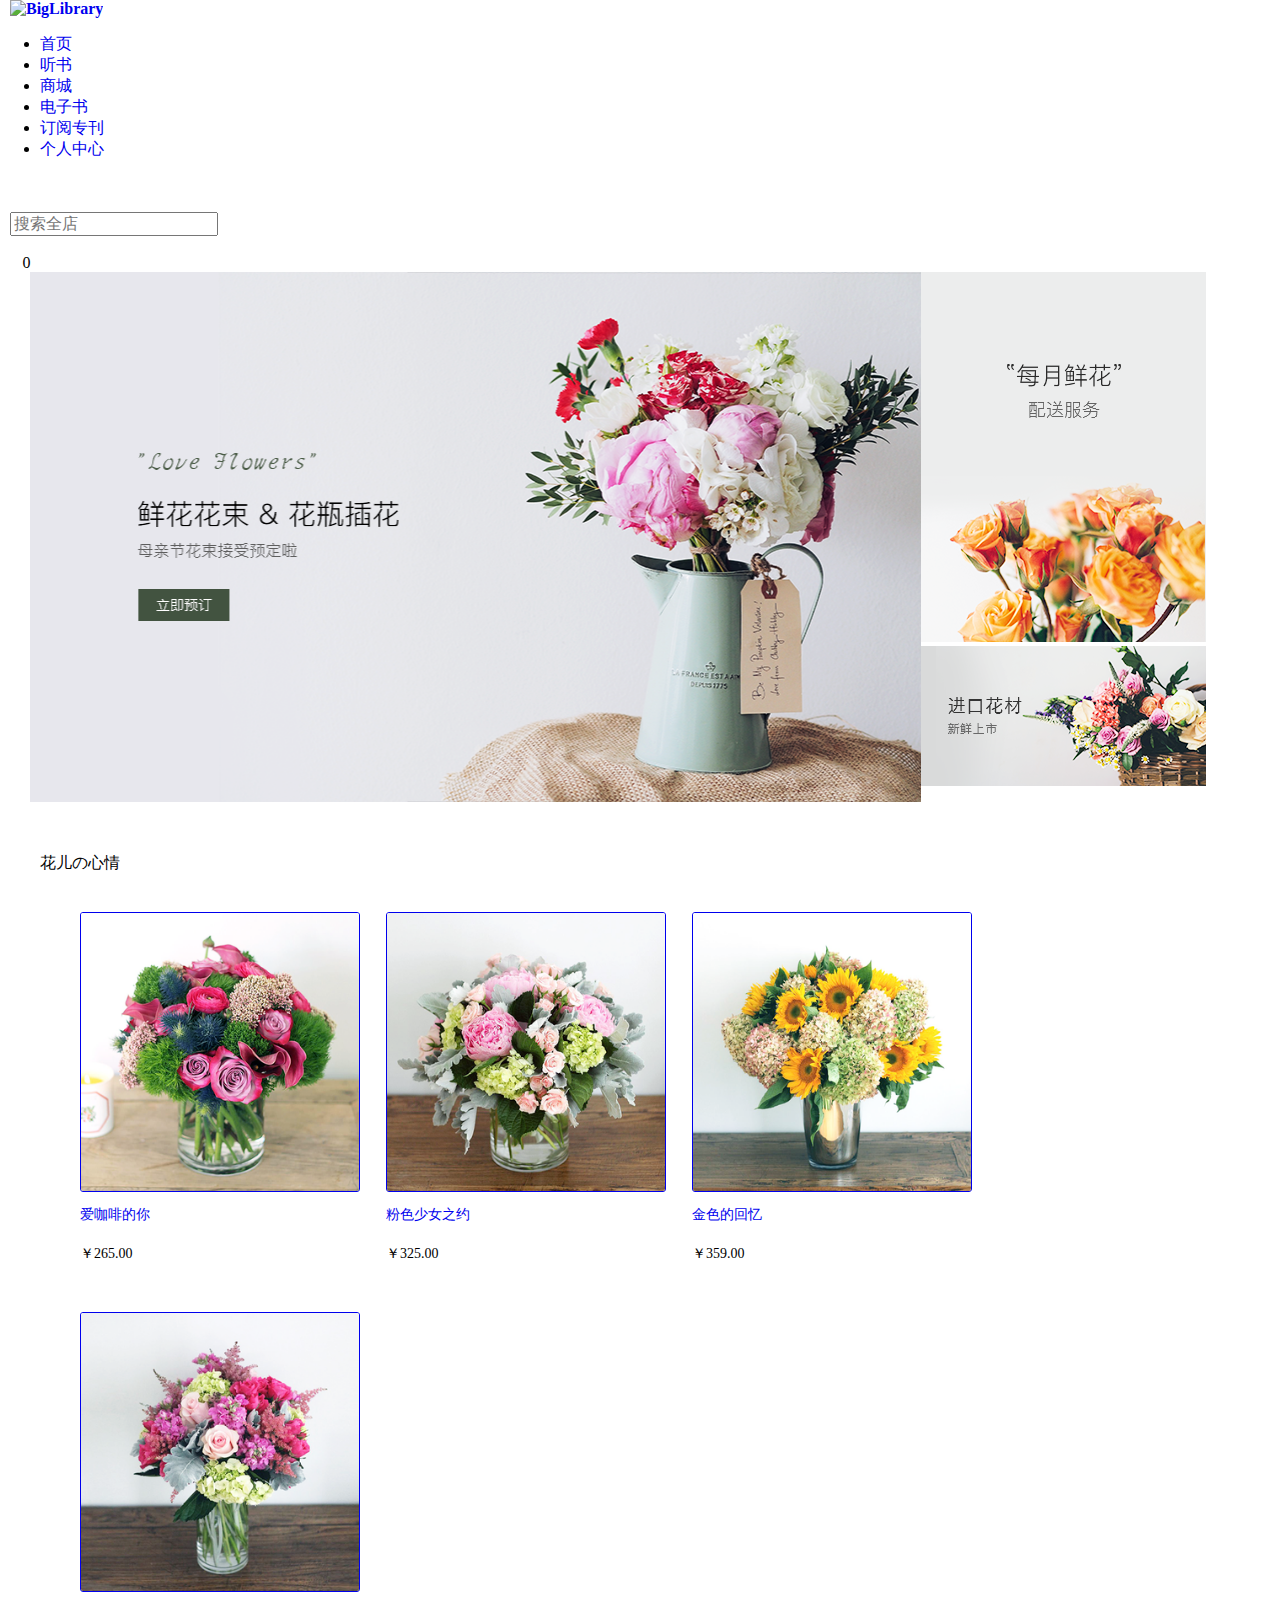
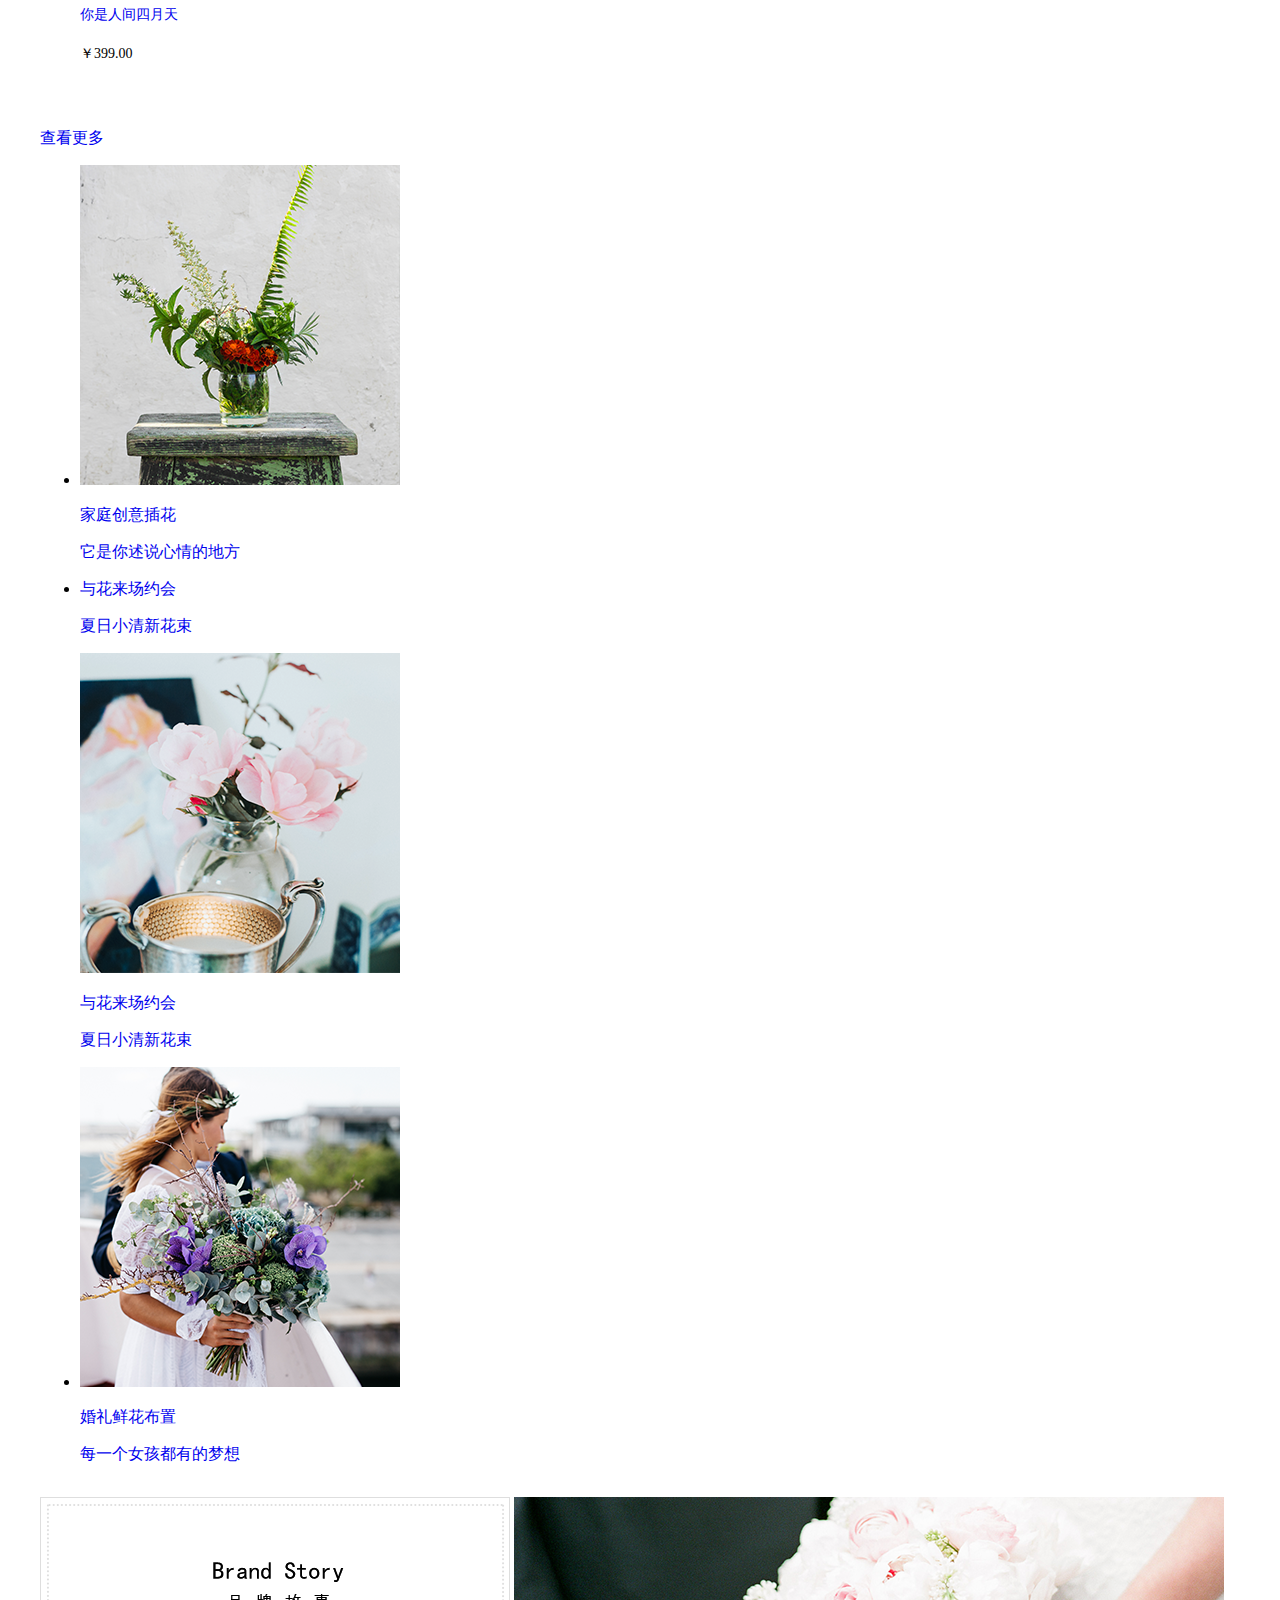
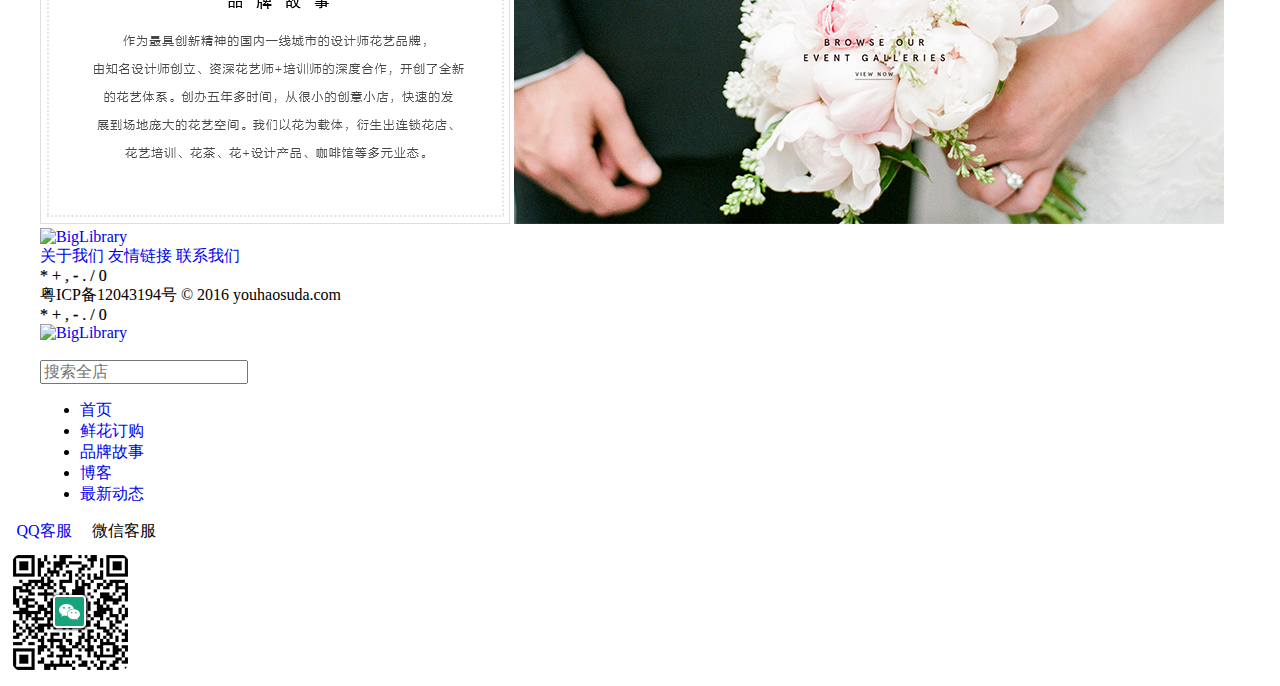
==== Project/WebRoot/html/index.html @ 3e0de44f "初步建立实体类和映射关系" ====
<!DOCTYPE html>
<!-- saved from url=(0031)http://hongyuan.theme.yurl.vip/ -->
<html class="settings-main_background"><!--<![endif]-->
<head>
    <meta http-equiv="Content-Type" content="text/html; charset=UTF-8">

    <link rel="dns-prefetch" href="http://asset.ibanquan.com/">
    <meta http-equiv="X-UA-Compatible" content="IE=edge">
    <meta name="renderer" content="webkit">
    <title>BigLibrary</title>

    <meta name="keywords" content="content="width=device-width, initial-scale=1.0">
    <meta name="description" content="content="width=device-width, initial-scale=1.0">
    <meta name="viewport"
          content="initial-scale=1.0, maximum-scale=1.0, minimum-scale=1.0, user-scalable=no, width=device-width">
    <link rel="shortcut icon" href="http://asset.ibanquan.com/image/57acb51702282e3f00000003/s.ico?v=0"
          type="image/x-icon">
    <link href="../css/base-160225.min.css" media="screen" rel="stylesheet" type="text/css">
    <link href="../css/yhsd-iconfont-151010.css" media="screen" rel="stylesheet" type="text/css">
    <link href="../css/yhsd-desktop-170719.min.css" media="screen" rel="stylesheet" type="text/css">
    <link href="../css/youpage.min.css" media="screen" rel="stylesheet" type="text/css">
    <link href="../css/iconfont.css" media="screen" rel="stylesheet" type="text/css">
    <link href="../main.css" media="screen" rel="stylesheet" type="text/css">
    <link href="../css/user.css" media="screen" rel="stylesheet" type="text/css">
    <script src="../js/tracker-0.0.2.min.js.下载"></script>
    <script src="../js/jquery-1.11.3.min.js.下载" type="text/javascript"></script>
    <script src="../js/jssdk-0.0.18.min.js.下载" type="text/javascript"></script>
    <script src="../js/lazyload.min.js.下载" type="text/javascript"></script>

    <!-- 社交分享信息 -->
    <meta property="og:title"  content="content="width=device-width, initial-scale=1.0">
    <meta property="og:description"  content="content="width=device-width, initial-scale=1.0">
    <meta property="og:image"  content="//asset.ibanquan.com/image/57acb53a02282e3f00000007/s.png?v=0">

    <!-- End 社交分享信息 -->
    <style>
        .pre-qrcode-wrap {
            cursor: pointer;
            width: 130px;
            height: 46px;
            line-height: 46px;
            position: fixed;
            left: 0;
            right: 0;
            margin: auto;
            bottom: 50px;
            border-radius: 4px;
            background: #262626;
            font-size: 14px;
            color: #fff;
            box-sizing: border-box;
            background-image: url([data-uri]);
            background-repeat: no-repeat;
            background-position: 15px 7px;
            padding-left: 44px;
        }

        .pre-qrcode {
            position: absolute;
            top: 0;
            width: 129px;
            height: 129px;
            line-height: 130px;
            background: #fff;
            text-align: center;
            box-sizing: border-box;
            padding-top: 11px;
            border: 1px solid #d8d8d8;
            border-radius: 4px;
            margin-left: -44px;
            transition: all 0.6s;
            transform: translatey(-100px);
            opacity: 0;
            pointer-events: none;
        }

        .pre-qrcode:before {
            content: '';
            display: block;
            position: absolute;
            border-top: 10px solid #fff;
            border-right: 7px solid transparent;
            border-left: 7px solid transparent;
            bottom: -10px;
            left: 57px;
            z-index: 2;
        }

        .pre-qrcode:after {
            content: '';
            display: block;
            position: absolute;
            border-top: 11px solid #d8d8d8;
            border-right: 8px solid transparent;
            border-left: 8px solid transparent;
            bottom: -11px;
            left: 56px;
            z-index: 1;
        }

        .pre-qrcode-wrap:hover .pre-qrcode, .pre-qrcode.hover {
            opacity: 1;
            transform: translatey(-150px);
        }

        @media screen and (max-width: 768px) {
            .pre-qrcode-wrap {
                display: none;
            }
        }

    </style>
    <script src="../js/jquery.qrcode.min.js.下载"></script>

    <script>
        window.productImage = '53f649ffe2931e0b91000007/noimage.png';
        window.vendorImage = '578fc93402282e4f18000003/noimage.png';
        window.iconImage = '57acb51702282e3f00000003/noimage.ico';
        window.shareImage = '57acb53a02282e3f00000007/noimage.png';
        window.assetPath = '//asset.ibanquan.com/image/';
        window.postImage = '581a3b0402282e2bcc000003/s.png';
        window.captchaPath = '//captcha.ibanquan.com';
        window.ajaxToken = '9dd5934c294149a8aaba5a3540d7f709';
    </script>
    <script>(function () {
        var yt = document.createElement('script');
        yt.src = '//asset.ibanquan.com/common/js/tracker-0.0.2.min.js?v=157';
        var s = document.getElementsByTagName('script')[0];
        s.parentNode.insertBefore(yt, s);
    })();</script>
    <style type="text/css">[responsive-image] > img, [data-responsive-image] {
        overflow: hidden;
        padding: 0;
    }

    [responsive-image] > img, [data-responsive-image] > img {
        width: 100%;
    }</style>
    <style>.lazyload_scope img {
        transition: opacity 0.618s ease;
        -moz-transform-style: preserve-3d;
        -webkit-transform-style: preserve-3d;
        transform-style: preserve-3d;
    }

    .lazyload_scope img.lazyload, .lazyload_scope img.loading {
        min-width: 20px;
        min-height: 20px;
        opacity: 0.5;
        background-repeat: no-repeat;
        background-position: center center;
        background-image: none;
        background-image: url("[data-uri]"), none;
    }</style>
    <style>#img_zoom-box, .img_zoom--inner {
        text-align: center;
        white-space: nowrap
    }

    #img_zoom {
        display: none;
        position: fixed;
        top: 0;
        left: 0;
        width: 100%;
        height: 100%;
        box-sizing: border-box;
        background-color: #7d7d7d;
        background-color: rgba(0, 0, 0, .618);
        cursor: zoom-out;
        z-index: 1000
    }

    #img_zoom.active {
        display: block;
        -moz-animation: .5s opacity_in_out forwards;
        -webkit-animation: .5s opacity_in_out forwards;
        -ms-animation: .5s opacity_in_out forwards;
        animation: .5s opacity_in_out forwards
    }

    #img_zoom-box-img, #img_zoom-box.loading #img_zoom-box-loading {
        -moz-animation: .8s opacity_in_out forwards;
        -webkit-animation: .8s opacity_in_out forwards;
        -ms-animation: .8s opacity_in_out forwards
    }

    #img_zoom-box {
        display: inline;
        vertical-align: baseline
    }

    #img_zoom-box.loading #img_zoom-box-loading {
        display: inline-block;
        animation: .8s opacity_in_out forwards
    }

    #img_zoom-box-loading, #img_zoom-box.loading #img_zoom-box-img, #img_zoom-box.loading #img_zoom-box-src {
        opacity: 0;
        display: none
    }

    #img_zoom-box-loading {
        padding: 12px 10px;
        border-radius: 5px;
        background-color: #232323;
        background-color: rgba(0, 0, 0, .618);
        vertical-align: middle
    }

    #img_zoom-box-img {
        display: inline-block;
        max-width: 100%;
        max-height: 100%;
        animation: .8s opacity_in_out forwards;
        border-radius: 4px;
        vertical-align: middle
    }

    #img_zoom-box-src {
        display: block;
        -moz-animation: .8s opacity_in_out forwards;
        -webkit-animation: .8s opacity_in_out forwards;
        -ms-animation: .8s opacity_in_out forwards;
        animation: .8s opacity_in_out forwards;
        position: absolute;
        right: 20px;
        top: 20px;
        outline: 0;
        -webkit-tap-highlight-color: transparent;
        background-color: #ddd;
        background-color: rgba(0, 0, 0, .22);
        border-radius: 4px;
        padding: 9px 11px 6px 9px;
        line-height: 1em;
        font-size: 13px;
        color: #7d7d7d;
        text-decoration: none
    }

    #img_zoom-box-src img {
        width: 24px;
        height: 24px;
        border: 0
    }

    .img_zoom--inner {
        display: inline-block;
        position: relative;
        padding: 30px 20px;
        width: 100%;
        height: 100%;
        box-sizing: border-box
    }

    .img_zoom--inner:before {
        content: "";
        display: inline-block;
        height: 50%;
        width: 1px;
        margin-right: -1px
    }

    .img_zoom_scope img {
        cursor: zoom-in
    }

    .img_zoom_scope a img {
        cursor: auto
    }

    .ie9 #img_zoom-box-img, .ie9 #img_zoom-box-src, .ie9 #img_zoom-box.loading .ie9 #img_zoom-box-loading, .ie9 #img_zoom.active {
        opacity: 1
    }

    @-moz-keyframes opacity_in_out {
        from {
            opacity: 0
        }
        to {
            opacity: 1
        }
    }

    @-webkit-keyframes opacity_in_out {
        from {
            opacity: 0
        }
        to {
            opacity: 1
        }
    }

    @-o-keyframes opacity_in_out {
        from {
            opacity: 0
        }
        to {
            opacity: 1
        }
    }

    @keyframes opacity_in_out {
        from {
            opacity: 0
        }
        to {
            opacity: 1
        }
    }</style>
    <!-- 图片轮播 -->
    <link rel="stylesheet" href="css/pageSwitch.min.css">
    <style type="text/css">


        #picture {
            width: 73%;
            height: 530px;
            overflow: hidden;
            float: left;
        }
        .sections,.section {
            height:100%;
        }
        #picture,.sections {
            position: relative;
        }
        .section {
            background-color: #000;
            background-size: cover;
            background-position: 50% 50%;
            text-align: center;
            color: white;
        }
        #section0 {
            background-image: url('../img/index_slide_1.png');
        }
        #section1 {
            background-image: url('../img/index_slide_2.png');
        }
        #section2 {
            background-image: url('../img/index_slide_3.png');
        }
        #section3 {
            background-image: url('../img/index_slide_4.png');
        }
    </style>
</head>
<body class=" ">
<!-- 社交分享图 (300x300) -->
<img class="you_share_img" src="../img/s.png" alt="BigLibrary">
<!-- End 社交分享图 -->
<div class="page settings-body_background yhsd_free_scope">
    <div class="wrapper wrapper-header settings-top_background">
        <div class="cont-nav settings-top_background clearfix">
            <div class="mod logo settings-text_color">
                <strong>
                    <a class="logo-link settings-h1_color"
                       href="http://localhost:63342/college_in_life/template/BigLibrary/html/index.html">

                        <img src="img/logo.png" alt="BigLibrary">
                    </a>
                </strong>
            </div>
            <div class="nav-inner">
                <!-- 一级菜单 -->
                <ul id="top-nav-link" class="nav-link">
                    <li>
                        <a class="txt-overflow settings-navLink_color settings-nav_border settings-navLinkHover_border"
                           id="navlink_905781"
                           href="http://localhost:63342/college_in_life/template/BigLibrary/html/index.html">首页</a>

                        <!-- 二级菜单 -->

                    </li>
                    <li>
                        <a class="txt-overflow settings-navLink_color settings-nav_border settings-navLinkHover_border"
                           id="navlink_905782" href="http://hongyuan.theme.yurl.vip/products">听书</a>

                        <!-- 二级菜单 -->

                    </li>
                    <li>
                        <a class="txt-overflow settings-navLink_color settings-nav_border settings-navLinkHover_border"
                           id="navlink_905783" href="http://hongyuan.theme.yurl.vip/pages/g000002">商城</a>

                        <!-- 二级菜单 -->

                    </li>
                    <li class="">
                        <a class="txt-overflow settings-navLink_color settings-nav_border settings-navLinkHover_border"
                           id="navlink_905784" href="http://hongyuan.theme.yurl.vip/blogs">电子书</a>

                        <!-- 二级菜单 -->

                    </li>
                    <li>
                        <a class="txt-overflow settings-navLink_color settings-nav_border settings-navLinkHover_border"
                           id="navlink_905785" href="http://hongyuan.theme.yurl.vip/posts">订阅专刊</a>

                        <!-- 二级菜单 -->

                    </li>
                    <li>
                        <a class="txt-overflow settings-navLink_color settings-nav_border settings-navLinkHover_border"
                           id="navlink_905786" href="http://hongyuan.theme.yurl.vip/posts">个人中心</a>

                        <!-- 二级菜单 -->

                    </li>
                </ul>
                <a id="nav_mobile" class="nav-link-mobile icon-comiiscaidan iconfont settings-top_color"
                   href="javascript:void(0);">
                </a>
            </div>
            <div class="mod header">
                <a id="yhsd-header-search" href="javascript:void(0);" class="header-search-ico pc-show">
                    <span class="main-ico main-ico-search iconfont icon-sousuo settings-top_color"></span>
                </a>

                <div id="yhsd-header-search-ipt" class="header-search pc-show">
                    <input class="search-ipt settings-ipt_border" type="text" placeholder="搜索全店">
                </div>
                <a id="customer-item3" class="header-link settings-top_color icon-ziyuan iconfont"
                   href="http://hongyuan.theme.yurl.vip/account/login"></a>

                <div id="yhsd_topCart_show" class="header-cart">
                    <span class="main-ico main-ico-cart icon-gouwuche iconfont"></span><span
                        class="topCart-quantity settings-top_color" id="yhsd_topCart_quantityTitle">0</span>
                </div>

                <!--            <a id="customer-item1" class="header-link settings-top_color pc-show" href="/account/login">登录</a>
                           <a id="customer-item2" class="header-link settings-top_color pc-show" href="/account/register" >注册</a> -->
                <!-- .顶部购物车 -->
                <div class="topCart settings-body_background settings-main_border" id="yhsd_topCart">
                    <ul id="yhsd_topCart_list"></ul>
                    <div class="topCart-summary">
                        <p class="topCart-total settings-text_color"><span
                                id="yhsd_topCart_quantity">0</span>件商品　总计:<span class="settings-price_color">￥<span
                                id="yhsd_topCart_totalPrice">0</span></span></p>
                        <a class="topCart-submit settings-buyBtn_color settings-buyBtn_background"
                           href="http://hongyuan.theme.yurl.vip/cart">去结算</a>
                    </div>
                </div>
            </div>

        </div>
    </div>


    <div class="wrapper wrapper-slide">
        <div class="cont clearfix" >
            <!-- 自己加的图片轮播-->
            <div id="picture">
                <div class="sections">
                    <div class="section" id="section0"></div>
                    <div class="section" id="section1"></div>
                    <div class="section" id="section2"></div>
                    <div class="section" id="section3"></div>
                </div>
            </div>

            <!-- 右部分的两张图片-->
            <div class="mod slide_pics">
                <a href="javascript:void(0);">
                    <img src="../files/wrapper_slide_1" alt=""></a>
                <a href="javascript:void(0);">
                    <img src="../files/wrapper_slide_2" alt=""></a>
            </div>
        </div>
    </div>


    <div class="wrapper wrapper-proList index-proList">
        <div class="cont">
            <div class="mod proList">
                <h4 class="prolist_title">花儿の心情</h4>

                <div class="proList-inner">

                    <ul class="proList-ul clearfix proList-count-4 lazyload_scope">


                        <li>
                            <a class="proList-img settings-proPic_border txt-overflow"
                               href="http://hongyuan.theme.yurl.vip/products/p000003" target="_blank" title="爱咖啡的你">
                                <img class=" " src="../img/s_w330h330.png"
                                     data-src="//asset.ibanquan.com/image/590af70e3f8f90450300011f/s_w330h330.png?v=1493890830"
                                     alt="爱咖啡的你" data-yhsdimgload="true">
                            </a>
                            <a class="proList-name settings-proTitle_color txt-overflow"
                               href="http://hongyuan.theme.yurl.vip/products/p000003" title="爱咖啡的你" target="_blank">爱咖啡的你</a>

                            <div class="proList-desc">

                                <span class="proList-price settings-price_color">￥265.00</span>

                            </div>
                        </li>

                        <li>
                            <a class="proList-img settings-proPic_border txt-overflow"
                               href="http://hongyuan.theme.yurl.vip/products/p000001" target="_blank" title="粉色少女之约">
                                <img class=" " src="../img/s_w330h330(1).png"
                                     data-src="//asset.ibanquan.com/image/590af5749bedc42522000117/s_w330h330.png?v=1493890420"
                                     alt="粉色少女之约" data-yhsdimgload="true">
                            </a>
                            <a class="proList-name settings-proTitle_color txt-overflow"
                               href="http://hongyuan.theme.yurl.vip/products/p000001" title="粉色少女之约" target="_blank">粉色少女之约</a>

                            <div class="proList-desc">

                                <span class="proList-price settings-price_color">￥325.00</span>

                            </div>
                        </li>


                        <li>
                            <a class="proList-img settings-proPic_border txt-overflow"
                               href="http://hongyuan.theme.yurl.vip/products/p000004" target="_blank" title="金色的回忆">
                                <img class=" " src="../img/s_w330h330(2).png"
                                     data-src="//asset.ibanquan.com/image/590af7fab1b9572553000154/s_w330h330.png?v=1493891066"
                                     alt="金色的回忆" data-yhsdimgload="true">
                            </a>
                            <a class="proList-name settings-proTitle_color txt-overflow"
                               href="http://hongyuan.theme.yurl.vip/products/p000004" title="金色的回忆" target="_blank">金色的回忆</a>

                            <div class="proList-desc">

                                <span class="proList-price settings-price_color">￥359.00</span>

                            </div>
                        </li>


                        <li>
                            <a class="proList-img settings-proPic_border txt-overflow"
                               href="http://hongyuan.theme.yurl.vip/products/p000002" target="_blank" title="你是人间四月天">
                                <img class=" " src="../img/s_w330h330(3).png"
                                     data-src="//asset.ibanquan.com/image/590af6ca3f8f904503000118/s_w330h330.png?v=1493890763"
                                     alt="你是人间四月天" data-yhsdimgload="true">
                            </a>
                            <a class="proList-name settings-proTitle_color txt-overflow"
                               href="http://hongyuan.theme.yurl.vip/products/p000002" title="你是人间四月天" target="_blank">你是人间四月天</a>

                            <div class="proList-desc">

                                <span class="proList-price settings-price_color">￥399.00</span>

                            </div>
                        </li>

                    </ul>
                    <a class="mobi-show mobi-products-more" href="http://hongyuan.theme.yurl.vip/products">查看更多</a>

                </div>
            </div>
        </div>
    </div>


    <div class="wrapper wrapper_third">
        <div class="cont">
            <div class="mod">
                <ul class="clearfix">
                    <li><a href="javascript:void(0);">
                        <div class="wrapper_third_img">
                            <img src="../files/wrapper_third_1" alt="">
                        </div>
                        <div>
                            <p class="third_title">家庭创意插花</p>

                            <p class="third_subtitle">它是你述说心情的地方</p>
                        </div>
                    </a></li>
                    <li><a href="javascript:void(0);">
                        <div class="pc-show1">
                            <p class="third_title third_title_m">与花来场约会</p>

                            <p class="third_subtitle third_subtitle_m">夏日小清新花束</p>
                        </div>
                        <div class="wrapper_third_img">
                            <img src="../files/wrapper_third_2" alt="">
                        </div>
                        <div class="mobi-show">
                            <p class="third_title third_title_m">与花来场约会</p>

                            <p class="third_subtitle third_subtitle_m">夏日小清新花束</p>
                        </div>
                    </a></li>
                    <li><a href="javascript:void(0);">
                        <div class="wrapper_third_img">
                            <img src="../files/wrapper_third_3" alt="">
                        </div>
                        <div>
                            <p class="third_title">婚礼鲜花布置</p>

                            <p class="third_subtitle">每一个女孩都有的梦想</p>
                        </div>
                    </a></li>
                </ul>
            </div>
        </div>
    </div>

    <div class="wrapper wrapper_fourth">
        <div class="cont">
            <div class="mod clearfix">
                <a href="javascript:void(0);">
                    <img src="../files/wrapper_fourth_1" alt="" class="wrapper_fourth_img_1"></a>
                <a href="javascript:void(0);">
                    <img src="../files/wrapper_fourth_2" alt="" class="wrapper_fourth_img_2"></a>
            </div>
        </div>
    </div>


    <script src="../js/jquery.slides.min.js.下载" type="text/javascript"></script>
    <script>
        $(function () {

            $('#slides_prev').hide();
            $('#slides_next').hide();
            $("#slides").slidesjs({
                width: "900",
                height: "530",
                play: {
                    active: true,
// [boolean] Generate the play and stop buttons.
// You cannot use your own buttons. Sorry.
                    effect: "slide",
// [string] Can be either "slide" or "fade".
                    interval: 5000,
// [number] Time spent on each slide in milliseconds.
                    auto: true,
// [boolean] Start playing the slideshow on load.
                    swap: false,
// [boolean] show/hide stop and play buttons
                    pauseOnHover: true,
// [boolean] pause a playing slideshow on hover
                    restartDelay: 2500
// [number] restart delay on inactive slideshow
                },
                navigation: {
                    active: false,
                    effect: "slide"
                },
                pagination: {
                    active: true
                }
            });

        });
    </script>
    <div id="tracecode"></div>

    <div class="wrapper wrapper-footer settings-main_background">
        <div class="cont settings-main_background">
            <div class="mod footer">
                <div class="footer-logo">
                    <a class="logo-link settings-h1_color" href="http://hongyuan.theme.yurl.vip/">

                        <img src="../logo" alt="BigLibrary">

                    </a>
                </div>
                <div class="footer-nav">

                    <a class="footer-link settings-footerLink_color" href="http://hongyuan.theme.yurl.vip/">关于我们</a>

                    <a class="footer-link settings-footerLink_color" href="http://hongyuan.theme.yurl.vip/">友情链接</a>

                    <a class="footer-link settings-footerLink_color" href="http://hongyuan.theme.yurl.vip/">联系我们</a>

                </div>
                <div class="footer-payment settings-footer_payment_icon_color pc-show">

                    <i class="footer-payment-icon yhsd-iconfont yhsd-iconfont-wechat_pay" title="微信支付"></i>


                    <i class="footer-payment-icon yhsd-iconfont yhsd-iconfont-alipay" title="支付宝"></i>


                    <i class="footer-payment-icon yhsd-iconfont yhsd-iconfont-baifubao" title="百度钱包"></i>


                    <i class="footer-payment-icon yhsd-iconfont yhsd-iconfont-tenpay" title="财付通"></i>


                    <i class="footer-payment-icon yhsd-iconfont yhsd-iconfont-99bill" title="快钱"></i>


                    <i class="footer-payment-icon yhsd-iconfont yhsd-iconfont-offline_pay" title="货到付款"></i>


                    <i class="footer-payment-icon yhsd-iconfont yhsd-iconfont-card_pay" title="银行卡"></i>

                </div>

                <div class="footer-copyright settings-footer_color">
                    粤ICP备12043194号 © 2016 youhaosuda.com
                </div>
                <div class="footer-payment settings-footer_payment_icon_color mobi-show">

                    <i class="footer-payment-icon yhsd-iconfont yhsd-iconfont-wechat_pay" title="微信支付"></i>


                    <i class="footer-payment-icon yhsd-iconfont yhsd-iconfont-alipay" title="支付宝"></i>


                    <i class="footer-payment-icon yhsd-iconfont yhsd-iconfont-baifubao" title="百度钱包"></i>


                    <i class="footer-payment-icon yhsd-iconfont yhsd-iconfont-tenpay" title="财付通"></i>


                    <i class="footer-payment-icon yhsd-iconfont yhsd-iconfont-99bill" title="快钱"></i>


                    <i class="footer-payment-icon yhsd-iconfont yhsd-iconfont-offline_pay" title="货到付款"></i>


                    <i class="footer-payment-icon yhsd-iconfont yhsd-iconfont-card_pay" title="银行卡"></i>

                </div>
            </div>
        </div>
    </div>


    <div class="wrapper wrapper-mobile_nav" id="mobile_menu">
        <div class="cont">
            <div class="mod mobile_nav">

                <!-- -->
                <div class="mobile_nav_menu settings-nav_background">
                    <div class="mobile_nav_top">
                        <a class="logo-link mobile_nav_logo settings-h1_color" href="http://hongyuan.theme.yurl.vip/">

                            <img src="../logo" alt="BigLibrary">

                        </a>
                        <span class="mobile_nav_close iconfont icon-guanbi"></span>
                    </div>
                    <div class="mobile_nav_middle">
                        <a id="yhsd-header-search1" href="javascript:void(0);" class="header-search-ico">
                            <span class="main-ico main-ico-search iconfont icon-sousuo settings-top_color"></span>
                            <span class="settings-top_color" style="margin-left:5px;"></span>
                        </a>

                        <div id="yhsd-header-search-ipt1" class="header-search">
                            <input class="search-ipt settings-ipt_border" type="text" placeholder="搜索全店">
                        </div>
                    </div>
                    <!-- 一级菜单 -->
                    <ul class="nav-link clearfix">

                        <li>
                            <a class="txt-overflow settings-navLink_color" href="http://hongyuan.theme.yurl.vip/">首页</a>
                            <!-- 二级菜单 -->

                        </li>

                        <li>
                            <a class="txt-overflow settings-navLink_color"
                               href="http://hongyuan.theme.yurl.vip/products">鲜花订购</a>
                            <!-- 二级菜单 -->

                        </li>

                        <li>
                            <a class="txt-overflow settings-navLink_color"
                               href="http://hongyuan.theme.yurl.vip/pages/g000002">品牌故事</a>
                            <!-- 二级菜单 -->

                        </li>

                        <li>
                            <a class="txt-overflow settings-navLink_color" href="http://hongyuan.theme.yurl.vip/blogs">博客</a>
                            <!-- 二级菜单 -->

                        </li>

                        <li>
                            <a class="txt-overflow settings-navLink_color" href="http://hongyuan.theme.yurl.vip/posts">最新动态</a>
                            <!-- 二级菜单 -->

                        </li>

                    </ul>
                </div>
                <div class="mobile_nav_bg" id="mobile_bg"></div>
                <!-- -->
            </div>
        </div>
    </div>

    <div class="wrapper wrapper-popup" id="yhsd-popup-wrap">
        <div class="cont">
            <div class="mod popup settings-body_background" id="yhsd-popup">
                <div class="popup-cont" id="yhsd-popup-cont"></div>
                <div class="popup-btn" id="yhsd-popup-btn"></div>
                <a class="popup-close" id="yhsd-popupClose" href="javascript:void(0)"><span
                        class="aIco aIco-close"></span></a>
            </div>
            <div class="mask"></div>
        </div>
    </div>


</div>

<div id="go_top" class="clearfix go_top go_top-style-1">

    <a class="go_top-service" href="http://wpa.qq.com/msgrd?v=3&amp;uin=&amp;site=qq&amp;menu=yes" title="联系客服"
       target="_blank">
        <i class="iconfont icon-qq"></i>
        <span>QQ客服</span>
    </a>


    <a class=" go_top-service go_top-service-weixin" title="微信客服">
        <i class="iconfont icon-weixin"></i>
        <span>微信客服</span>
    </a>

    <a id="go_top-go" class="go_top-btn go_top-go iconfont icon-huidaodingbu" href="javascript:void(0);"
       style="display: none;"></a>
</div>
<div class="weixin_sercice">
    <img src="../files/weixin_sercice" alt="微信客服二维码">

</div>

<script>
    (function () {

        // 滚动监听
        var _elem = $(document);    // 滚动条所在元素
        var elem = _elem[0]
        var _eTop = $('#go_top-go');   // Top 元素
        var _bodyOrHtml = $('html, body');
        var _weixinSercice = $('.weixin_sercice');

        // 兼容性
        if (navigator.userAgent.indexOf('Trident') > -1 || navigator.userAgent.indexOf('Firefox') > -1) {
            _elem = $(window)
            elem = _elem[0]
            _bodyOrHtml = $('html')
        }

        // 显示处理
        var eventFn = function (e) {
            if (_elem.scrollTop() >= 1) {
                _eTop.fadeIn();
            } else {
                _eTop.fadeOut();
            }
        };
        // 微信二维码悬浮
        $('.go_top-service-weixin').hover(function () {
            _weixinSercice.addClass('weixin_sercice_hover');
        }, function () {
            _weixinSercice.removeClass('weixin_sercice_hover');
        });
        // 显示处理
        var eventFn = function (e) {
            if (_elem.scrollTop() >= 1) {
                _weixinSercice.addClass('weixin_sercice_position');
                _eTop.fadeIn();
            }
            else {
                _weixinSercice.removeClass('weixin_sercice_position');
                _eTop.fadeOut();
            }
            ;
        };


        // 绑定滚动事件
        _elem.scroll(eventFn);

        // 判断页面
        var isIndex = false;
        if ($('.index').size() > 0) {
            isIndex = true;
        }
        ;
        var isMobile = $('body').hasClass('is_mobile')

        // Top 按钮 绑定
        $('#go_top-go').click(function (e) {

            e.preventDefault();
            if (isIndex && !isMobile) {
                wheel.set(1);
            } else {
                _bodyOrHtml.animate({scrollTop: 0}, 618);
            }
        });
    })();
</script>


<script src="../js/yhsd-desktop-170719.min.js.下载" type="text/javascript"></script>
<script src="../js/youpage.min.js.下载" type="text/javascript"></script>
<script src="../js/main.js.下载" type="text/javascript"></script>
<script src="../js/user.js.下载" type="text/javascript"></script>
<script src="../js/img_zoom.min.js.下载" type="text/javascript"></script>


<!--图片轮播部分代码-->
<script src="../js/jquery-1.11.0.min.js" type="text/javascript"></script>
<script src="../js/pageSwitch.min.js"></script>
<script>
    $("#picture").PageSwitch({
        direction:'horizontal',
        easing:'ease-in',
        duration:1000,
        autoPlay:true,
        loop:'false'
    });
</script>
</body>
</html>
---- Project/WebRoot/css/yhsd-iconfont-151010.css ----
@font-face {font-family: "yhsd-iconfont";
  src: url('../font/151010/yhsd-iconfont.eot'); /* IE9*/
  src: url('../font/151010/yhsd-iconfont.eot?#iefix') format('embedded-opentype'), /* IE6-IE8 */
  url('../font/151010/yhsd-iconfont.woff') format('woff'), /* chrome、firefox */
  url('../font/151010/yhsd-iconfont.ttf') format('truetype'), /* chrome、firefox、opera、Safari, Android, iOS 4.2+*/
  url('../font/151010/yhsd-iconfont.svg#yhsd-iconfont') format('svg'); /* iOS 4.1- */
}

.yhsd-iconfont {
  font-family:"yhsd-iconfont" !important;
  font-size:16px;
  font-style:normal;
  -webkit-font-smoothing: antialiased;
  -webkit-text-stroke-width: 0.2px;
  -moz-osx-font-smoothing: grayscale;
}
.yhsd-iconfont-wechat_pay:before { content: "\2a"; }
.yhsd-iconfont-alipay:before { content: "\2b"; }
.yhsd-iconfont-baifubao:before { content: "\2c"; }
.yhsd-iconfont-tenpay:before { content: "\2d"; }
.yhsd-iconfont-99bill:before { content: "\2e"; }
.yhsd-iconfont-offline_pay:before { content: "\2f"; }
.yhsd-iconfont-card_pay:before { content: "\30"; }
---- Project/WebRoot/css/youpage.min.css ----
.youpage-block-cont .youpage-layout,.youpage-cont .youpage-layout{box-sizing:border-box}.youpage-block-cont .youpage-layout_2:after,.youpage-cont .youpage-layout_2:after{content:'\20';display:table;width:0;height:0;line-height:0;clear:both;overflow:hidden}.youpage-block-cont .youpage-layout_2>.youpage-layout_1,.youpage-cont .youpage-layout_2>.youpage-layout_1{width:50%;display:block;box-sizing:border-box;overflow:hidden;float:left}.youpage-block-cont .youpage-layout_2[max-width~="768px"]>.youpage-layout_1,.youpage-cont .youpage-layout_2[max-width~="768px"]>.youpage-layout_1{width:auto;float:none}@media screen and (max-width:768px){.youpage-block-cont .youpage-layout_2>.youpage-layout_1,.youpage-cont .youpage-layout_2>.youpage-layout_1{width:auto;float:none}}
---- Project/WebRoot/css/iconfont.css ----
@font-face {font-family: "iconfont";
  src: url('//asset.ibanquan.com/middle/35671/c/403/59102bb00689871fa500097b/iconfont.eot?v=1503469444_1494231984'); /* IE9*/
  src: url('//asset.ibanquan.com/middle/35671/c/403/59102bb00689871fa500097b/iconfont.eot?v=1503469444_1494231984#iefix') format('embedded-opentype'), /* IE6-IE8 */
  url('//asset.ibanquan.com/middle/35671/c/403/59102bb10689871fa5000987/iconfont.woff?v=1503469444_1494231985') format('woff'), /* chrome, firefox */
  url('//asset.ibanquan.com/middle/35671/c/403/59102bb10689871fa5000984/iconfont.ttf?v=1503469444_1494231985') format('truetype'), /* chrome, firefox, opera, Safari, Android, iOS 4.2+*/
  url('//asset.ibanquan.com/middle/35671/c/403/59102bb00689871fa5000981/iconfont.svg?v=1503469444_1494231984#iconfont') format('svg'); /* iOS 4.1- */
}

.iconfont {
  font-family:"iconfont" !important;
  font-size:16px;
  font-style:normal;
  -webkit-font-smoothing: antialiased;
  -moz-osx-font-smoothing: grayscale;
}

.icon-sousuo:before { content: "\e686"; }

.icon-yingsaitong:before { content: "\e600"; }

.icon-gouwuche:before { content: "\e63d"; }

.icon-guanbi:before { content: "\e651"; }

.icon-comiiscaidan:before { content: "\e603"; }

.icon-duigou:before { content: "\e62a"; }

.icon-qq:before { content: "\e66f"; font-family:"iconfont" !important;}

.icon-weixin:before { content: "\e674"; font-family:"iconfont" !important;}

.icon-ziyuan:before { content: "\e601"; }

.icon-huidaodingbu:before { content: "\e658"; }

.icon-menu-up:before { content: "\e63e"; }

.icon-jiantou:before { content: "\e62e"; }
---- Project/WebRoot/css/user.css ----
/* 用户自定义 CSS */
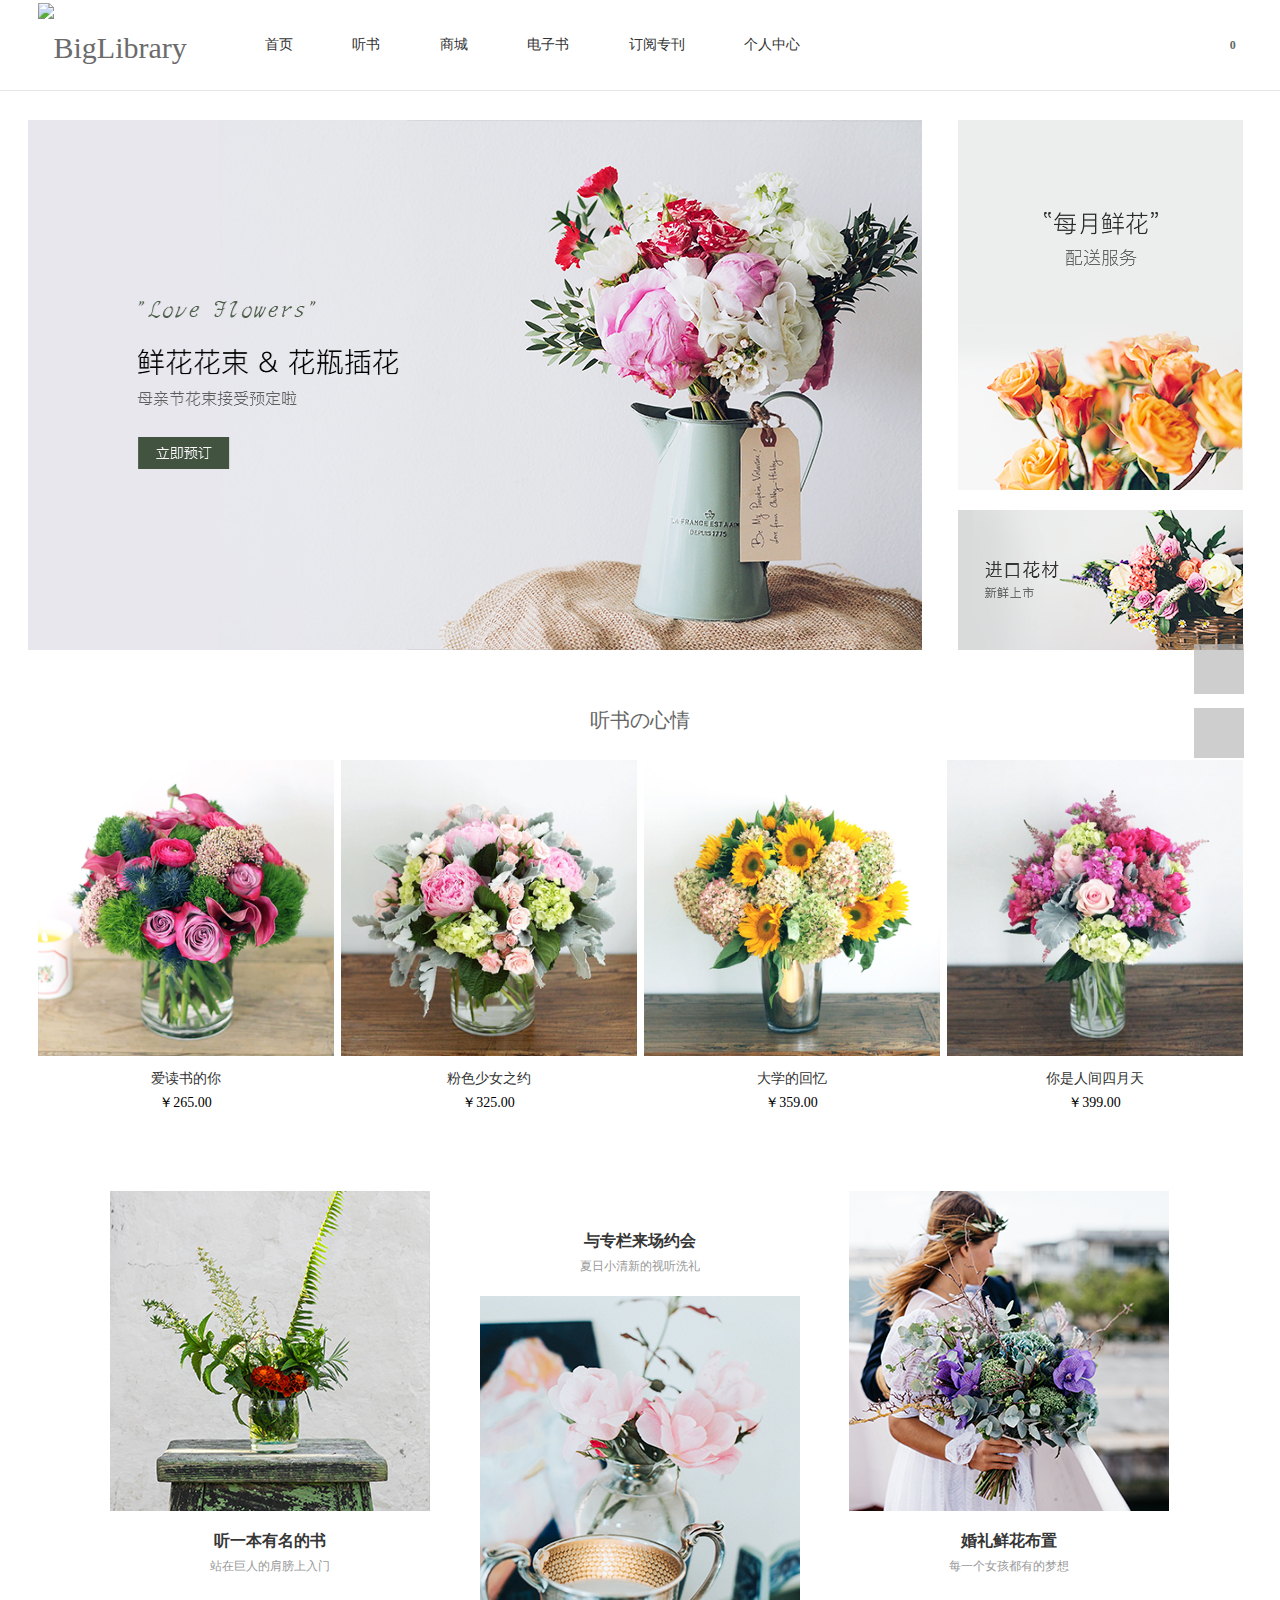
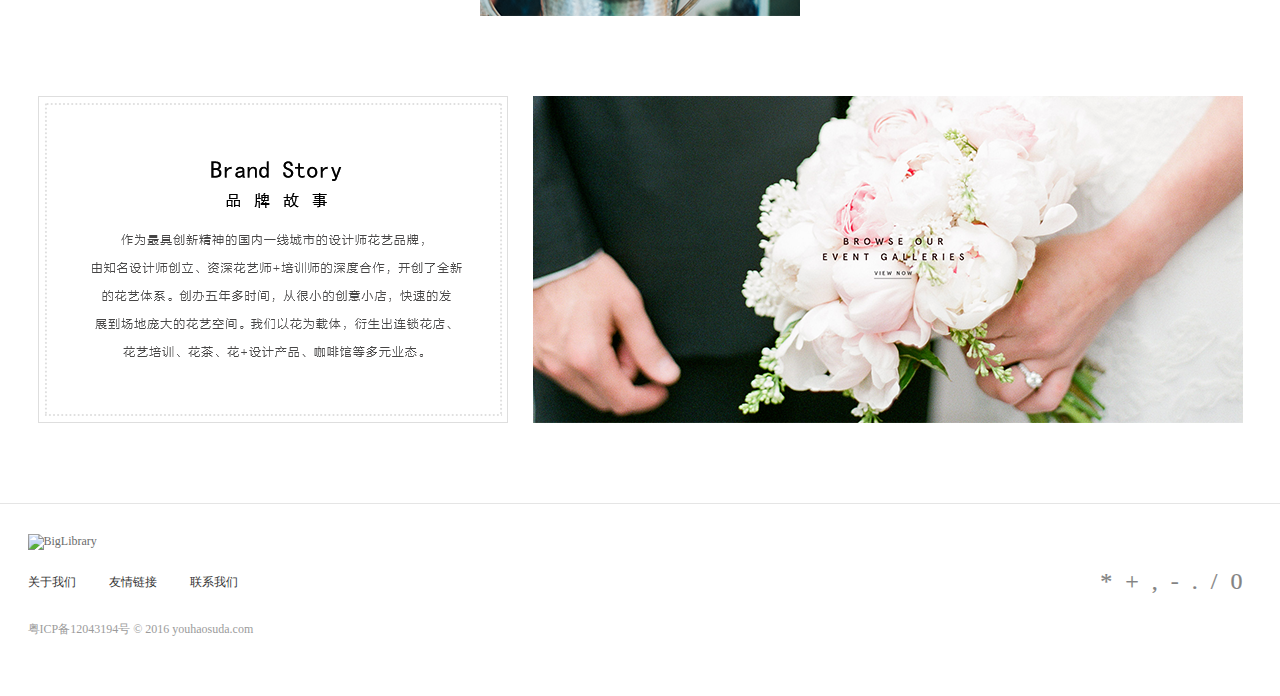
==== commit 2a3d53bb: "前台页面合并" ====
--- a/Project/WebRoot/html/index.html
+++ b/Project/WebRoot/html/index.html
@@ -20,7 +20,7 @@
     <link href="../css/yhsd-desktop-170719.min.css" media="screen" rel="stylesheet" type="text/css">
     <link href="../css/youpage.min.css" media="screen" rel="stylesheet" type="text/css">
     <link href="../css/iconfont.css" media="screen" rel="stylesheet" type="text/css">
-    <link href="../main.css" media="screen" rel="stylesheet" type="text/css">
+    <link href="../css/main.css" media="screen" rel="stylesheet" type="text/css">
     <link href="../css/user.css" media="screen" rel="stylesheet" type="text/css">
     <script src="../js/tracker-0.0.2.min.js.下载"></script>
     <script src="../js/jquery-1.11.3.min.js.下载" type="text/javascript"></script>
@@ -419,10 +419,11 @@
                 </a>
 
                 <div id="yhsd-header-search-ipt" class="header-search pc-show">
-                    <input class="search-ipt settings-ipt_border" type="text" placeholder="搜索全店">
-                </div>
+                    <input class="search-ipt settings-ipt_border" type="text" placeholder="搜索全站">
+                </div>
+                <!-- 点击登录 -->
                 <a id="customer-item3" class="header-link settings-top_color icon-ziyuan iconfont"
-                   href="http://hongyuan.theme.yurl.vip/account/login"></a>
+                   href="login.html"></a>
 
                 <div id="yhsd_topCart_show" class="header-cart">
                     <span class="main-ico main-ico-cart icon-gouwuche iconfont"></span><span
@@ -474,7 +475,7 @@
     <div class="wrapper wrapper-proList index-proList">
         <div class="cont">
             <div class="mod proList">
-                <h4 class="prolist_title">花儿の心情</h4>
+                <h4 class="prolist_title">听书の心情</h4>
 
                 <div class="proList-inner">
 
@@ -489,7 +490,7 @@
                                      alt="爱咖啡的你" data-yhsdimgload="true">
                             </a>
                             <a class="proList-name settings-proTitle_color txt-overflow"
-                               href="http://hongyuan.theme.yurl.vip/products/p000003" title="爱咖啡的你" target="_blank">爱咖啡的你</a>
+                               href="http://hongyuan.theme.yurl.vip/products/p000003" title="爱读书的你" target="_blank">爱读书的你</a>
 
                             <div class="proList-desc">
 
@@ -524,7 +525,7 @@
                                      alt="金色的回忆" data-yhsdimgload="true">
                             </a>
                             <a class="proList-name settings-proTitle_color txt-overflow"
-                               href="http://hongyuan.theme.yurl.vip/products/p000004" title="金色的回忆" target="_blank">金色的回忆</a>
+                               href="http://hongyuan.theme.yurl.vip/products/p000004" title="大学的回忆" target="_blank">大学的回忆</a>
 
                             <div class="proList-desc">
 
@@ -552,7 +553,7 @@
                         </li>
 
                     </ul>
-                    <a class="mobi-show mobi-products-more" href="http://hongyuan.theme.yurl.vip/products">查看更多</a>
+                    <a class="mobi-show mobi-products-more" href="http://hongyuan.theme.yurl.vip/products">more</a>
 
                 </div>
             </div>
@@ -569,24 +570,24 @@
                             <img src="../files/wrapper_third_1" alt="">
                         </div>
                         <div>
-                            <p class="third_title">家庭创意插花</p>
-
-                            <p class="third_subtitle">它是你述说心情的地方</p>
+                            <p class="third_title">听一本有名的书</p>
+
+                            <p class="third_subtitle">站在巨人的肩膀上入门</p>
                         </div>
                     </a></li>
                     <li><a href="javascript:void(0);">
                         <div class="pc-show1">
-                            <p class="third_title third_title_m">与花来场约会</p>
-
-                            <p class="third_subtitle third_subtitle_m">夏日小清新花束</p>
+                            <p class="third_title third_title_m">与专栏来场约会</p>
+
+                            <p class="third_subtitle third_subtitle_m">夏日小清新的视听洗礼</p>
                         </div>
                         <div class="wrapper_third_img">
                             <img src="../files/wrapper_third_2" alt="">
                         </div>
                         <div class="mobi-show">
-                            <p class="third_title third_title_m">与花来场约会</p>
-
-                            <p class="third_subtitle third_subtitle_m">夏日小清新花束</p>
+                            <p class="third_title third_title_m">别以为买好书多难</p>
+
+                            <p class="third_subtitle third_subtitle_m">这里全都是带来头脑风暴的好书</p>
                         </div>
                     </a></li>
                     <li><a href="javascript:void(0);">
--- a/Project/WebRoot/css/main.css
+++ b/Project/WebRoot/css/main.css
@@ -0,0 +1,2295 @@
+/*
+ *
+ * 用户自定义 CSS，建议在 user.css 文件下覆盖式修改
+ *
+ */
+
+/*
+ * 基础页面设置
+ */
+/*.btn-primary {
+    background: ;
+    color: ;
+    border-color: ;
+}
+.btn-secondary {
+    background: ;
+    color: ;
+    border-color: ;
+}
+.btn-vital,
+.btn-balance {
+    color: ;
+    background: ;
+    border-color: ;
+}
+.yhsd-font-title {
+    color: ;
+}
+.yhsd-font-text {
+    color: ;
+}
+.yhsd-font-desc {
+    color: ;
+}
+.yhsd-font-link,
+.yhsd-font-link:visited,
+.yhsd-link-wrap a,
+.yhsd-link-wrap a:visited {
+    color: ;
+}
+.yhsd-main-background {
+    background-color: #eeeff0;
+}
+.yhsd-form-background {
+    background-color: ;
+}
+.yhsd-main-border {
+  border-color: ;
+}
+.yhsd-main-border-top {
+    border-top-color: ;
+}
+.yhsd-main-border-right {
+    border-right-color: ;
+}
+.yhsd-main-border-bottom {
+    border-bottom-color: ;
+}
+.yhsd-main-border-left {
+    border-left-color: ;
+}*/
+/*登录页*/
+.log-block-inner {
+    background-image: url("//asset.ibanquan.com/asset/590fe32cb1b9572553001485/logBg?v=1494213420");
+    background-size: cover;
+}
+.log-block-outer {
+    background-color: #ffffff;
+}
+
+
+/*
+/*  SECTION 1 设置相关
+/*    1.1 - 背景颜色
+/*    1.2 - 边框颜色
+/*    1.3 - 字体颜色
+/*
+/*  SECTION 2 个性样式
+/*    2.1 - 组件
+/*    2.2 - 顶部
+/*    2.3 - 底部
+/*    2.4 - 主页
+/*    2.5 - 主导航
+/*    2.6 - 商品页
+/*
+/*  SECTION 3 媒体查询自适应
+
+
+/* ============================= */
+/*      SECTION 1  设置相关      */
+/* ============================= */
+/* 1.1 - 背景颜色 */
+.settings-main_background{background-color:#ffffff}
+.settings-body_background{background-color:#ffffff}
+.settings-pro_background{background-color:#f4f4f4}
+.settings-buyBtn_background{background-color:#333333}
+.settings-mainBtn_background{background-color:#333333}
+.settings-nav_background{background-color:#fff}
+.settings-mainBtnDisabled_background{ }
+.settings-optionSelected_background{background-color:#eeeeee}
+.settings-optionUnSelected_background{background-color:#ffffff}
+.settings-optionDisabled_background{background-color:#f7f7f7}
+.settings-filter_background{background-color:#181818}
+/*  */
+.settings-top_background{background-color:#ffffff}
+.settings-head_background{background-color:#ffffff}
+.settings-navSub_background{background-color:#ffffff}
+.settings-formTitle_background{background-color:#f0f0f0}
+.settings-form_background{background-color:#f0f0f0}
+
+/* 1.2 - 边框颜色 */
+.settings-main_border{border-color:#e5e5e5}
+.settings-blogs_border{ }
+.settings-ipt_border{border-color:#d5d5d5}
+.settings-theme_border{border-color:#333333}
+.settings-optionSelected_border{border-color:#555555}
+.settings-optionUnSelected_border{border-color:#dddddd}
+.settings-optionDisabled_border{border-color:#e2e2e2}
+/*  */
+.settings-navLinkHover_border{border-bottom-color:#ffffff}
+.settings-proPic_border{border-color:#d2d2d2}
+
+/* 1.3 - 字体颜色 */
+.settings-filterWide_color { color:#717171 }
+.settings-h1_color{color:#6b6b6b}
+.settings-h1_color:visited{color:#6b6b6b}
+.settings-top_color{color:#636968}
+.settings-text_color{color:#555555}
+.settings-text_color:visited{color:#555555}
+.settings-proTitle_color{color:#333333}
+.settings-proTitle_color:visited{color:#333333}
+.settings-price_color{color:#000000}
+.settings-desc_color{color:#999999}
+.settings-footerLink_color{color:#333333}
+.settings-footerLink_color:visited{color:#333333}
+.settings-footer_payment_icon_color{color:#838383;}
+.blog_cont a {color:#333333}
+.settings-link_color{color:#333333}
+.blog_cont a:visited {color:#333333}
+.settings-link_color:visited{color:#333333}
+.settings-navLink_color{color:#333}
+.settings-navLink_color:visited{color:#333}
+.settings-navSubLink_color{color:#555555}
+.settings-navSubLink_color:visited{color:#555555}
+.settings-buyBtn_color{color:#ffffff}
+.settings-buyBtn_color:visited{color:#ffffff}
+.settings-mainBtn_color{color:#ffffff}
+.settings-mainBtnDisabled_color{ }
+.settings-inputImpt_color{color:#fe434c}
+.settings-optionSelected_color{color:#555555}
+.settings-optionUnSelected_color{color:#333333}
+.settings-optionDisabled_color{color:#cccccc}
+/*  */
+.settings-footer_color{color:#9b9b9b}
+.settings-orgprice_color{color:#999999}
+.settings-blog_desc_color{color:#aaaaaa;}
+.settings-post_desc_color{color:#777;}
+
+/* 1.4 - 固定颜色 */
+.settings-mainBtnDisabled_background{background-color:#e0e0e0}
+.settings-mainBtnDisabled_color{color:#a3a3a3}
+.settings-package_background{background-color:#fffae4}
+.settings-package_color{color:#C09F0A}
+.settings-package_border{border-color:#C09F0A}
+
+* {-webkit-tap-highlight-color: rgba(0,0,0,0);}
+/* ============================= */
+/*      SECTION 2  个性样式      */
+/* ============================= */
+
+/* 2.1 - 组件 */
+.topCart-each-price {
+  text-align: left;
+}
+.main-ico{vertical-align:middle;overflow:hidden;position:relative;}
+.main-ico-cart{height:18px;width:20px;}
+.main-ico-search{height:30px;width:30px;}
+.main-ico-sildeLeft{height:56px;width:56px;background-position:-72px 0;}
+.main-ico-sildeRight{height:56px;width:56px;background-position:-144px 0;}
+.main-ico-up{height:5px;width:10px;background-position:-150px -80px;}
+.main-ico-down{height:5px;width:10px;background-position:-150px -70px;}
+.body-ico-white .main-ico-cart{background-position:0 0;}
+.body-ico-white .main-ico-search{background-position:0 -36px;}
+.go_top {position: fixed;z-index:2;}
+.go_top .iconfont:before {
+  font-size: 23px;
+  vertical-align: -5px;
+  color: #fff;
+}
+.go_top-go {top: 0; display: none;}
+.go_top-service {bottom: 0;}
+.ie6 .go_top {position:absolute}
+.go_top a {
+    margin: 14px 0 0;
+    display: block;
+    width: 50px;
+    height: 50px;
+    line-height: 40px;
+    overflow: hidden;
+    text-align: center;
+    font-size: 23px;
+    color: #fff;
+    filter: progid:DXImageTransform.Microsoft.gradient(startColorstr="#b3000000", endColorstr="#b3000000");
+    background-color: #bababa;
+    transition: all 0.2s ease-in-out;
+    opacity: 0.7;
+}
+.go_top a span {
+    display: none;
+    color:  #fff;
+}
+.go_top a:hover i {
+    display: none;
+}
+.go_top a:hover span {
+    display: inline-block;
+    font-size: 12px;
+    width: 28px;
+    line-height: 16px;
+    margin-top: 8px;
+}
+.weixin_sercice_position {
+    bottom: 12%;
+}
+
+.weixin_sercice {
+    position: fixed;
+    bottom: 8%;
+    right: 132px;
+    z-index: -1;
+    width: 125px;
+    text-align: center;
+    border: 1px solid #f4f4f4;
+    background-color: #fff;
+    opacity: 0;
+    filter: alpha(opacity=0);
+    font-size: 0;
+    line-height: normal;
+    transition: all 0.3s;
+}
+.weixin_sercice_hover {
+    z-index: 999;
+    opacity: 1;
+}
+.go_top-style-1.go_top {right: 2%; top: 70%; width: 60px;height: 134px;}
+
+.go_top-style-1 .go_top-go:hover{background-position: -188px 0;}
+.go_top-style-1 .go_top-service:hover{background-position: -60px 0;}
+.go_top-style-2.go_top {right: 1%; top: 70%; width: 64px;height: 132px;}
+.go_top-style-2 .go_top-go{width: 64px;height:66px;background-position: -128px -82px;}
+.go_top-style-2 .go_top-go:hover{background-position: -192px -82px;}
+.go_top-style-2 .go_top-service{width: 64px;height: 66px;background-position: 0 -82px;}
+.go_top-style-2 .go_top-service:hover{background-position: -64px -82px;}
+.go_top-style-3.go_top {right: 0; top: 70%; width: 87px;height: 124px;}
+.go_top-style-3 .go_top-go{width: 87px;height:48px;background-position: -128px -148px;}
+.go_top-style-3 .go_top-go:hover{background-position: -128px -196px;}
+.go_top-style-3 .go_top-service{width:87px;height:48px;background-position: 0 -148px;}
+.go_top-style-3 .go_top-service:hover{background-position: 0 -196px;}
+.go_top-style-4.go_top {right: 2%; top: 80%; width:40px;height:82px;}
+.go_top-style-4 .go_top-go{width:40px;height:36px;background-position: -128px -244px;}
+.go_top-style-4 .go_top-go:hover{background-position: -168px -244px;}
+.go_top-style-4 .go_top-service{width:40px;height:36px;background-position: 0 -244px;}
+.go_top-style-4 .go_top-service:hover{background-position: -40px -244px;}
+
+/* 2.2 - 顶部 */
+.cont,.cont-nav {
+  max-width: 1225px;
+  margin: 0 auto;
+}
+.topCart {top: 70px;}
+.wrapper-header{z-index:4;position: fixed;border-bottom: 1px solid #e5e5e5}
+.wrapper-header+.wrapper {padding-top: 120px;}
+.header{height:90px;line-height:90px;position:relative;text-align:right;font-size:12px;z-index:1;float: right;}
+.header-search-ico{height:28px;width:28px;line-height:28px;position:absolute;overflow:hidden;left:-20px;top:33px;display:block;z-index:1;text-align:left;}
+.header-search-ico .main-ico-search{margin-left:5px;vertical-align:top;margin-top:5px}
+.header-search{width:0px;height:48px;position:absolute;right: 72px;overflow:hidden;top:25px;z-index:0;opacity:0;filter: progid:DXImageTransform.Microsoft.Alpha(Opacity=0);vertical-align:top;text-align:left;transition:all 0.3s}
+.header-cart{width:35px;height:48px;display:inline-block;text-align:center;line-height:48px;}
+.topCart-quantity{font-weight:700;margin-left:3px;}
+.topCart ul{margin: 0;padding: 0;}
+.ie6 .header-cart,
+.ie7 .header-cart{display:inline;text-align:center;}
+.ie6 .header-cart{padding-top:12px;}
+.header-link{padding:0 10px;height:90px;display:inline-block;position:relative;z-index:0;vertical-align:top;line-height:90px; max-width: 100px; white-space: nowrap; overflow: hidden; text-overflow: ellipsis;}
+.header-link:visited {color: #636968;}
+.logo{height:90px;line-height:90px;font-size:30px;text-align:center;float: left;}
+.logo strong {display: block; font-weight: 400;}
+.logo-link img {max-height: 100%; vertical-align:middle;max-width: 100%;}
+.header-search input {
+  border-width:1px;
+  border-style:solid;
+  border-radius: 3px;
+  padding: 2px 6px 2px 26px;
+  height: 22px;
+  width: 150px;
+  line-height:22px;
+  vertical-align:top;
+  margin-top:8px;
+}
+.ie7 .header-search input{margin-top:-3px}
+.ie6 .header-search input{margin-top:3px}
+.header-search-ico .main-ico-search {
+  position: absolute;
+  left: 6px;
+  margin: 0;
+}
+.ie6 .header-search-ico .main-ico-search{top:2px}
+/* 2.3 - 底部 */
+.footer{position:relative;font-size:12px;padding:30px 0 50px;}
+.footer-nav{padding: 25px 0 25px 0;line-height: 1.25;display: inline-block;}
+.footer-payment {float: right;padding-top: 18px;}
+.footer-split{margin: 0 12px;}
+.footer-copyright {line-height:1.6;width:50%;margin:5px 0 6px;}
+.footer-payment .footer-payment-icon {margin-right: 10px;margin-bottom:10px; font-size: 24px;}
+.footer-link {margin-left: 30px}
+.footer-link:first-child {margin-left: 0}
+.pro-desc-inner{
+text-align:center;
+}
+/* 2.4 - 主页 */
+.wrapper-slide{padding-top:48px;}
+.slide {
+  position: relative;
+  z-index: 0;
+  overflow:hidden;
+  width: 900px;
+  float: left;
+}
+.slide_pics {
+  float: right;
+  width: 285px;
+}
+.slide_pics a,.slide_pics img{
+  display: block;
+}
+.slide_pics a:last-child{
+  margin-top: 20px
+}
+.slide-inner {
+  overflow: hidden;
+}
+.slide-inner .slide-link {
+  width: 100%;
+  overflow: hidden;
+}
+.slide-inner .slidesjs-container {
+  z-index: 0;
+  overflow:hidden;
+}
+.slide-inner .slide-cnt {
+  display: none;
+  position: relative;
+  z-index: 0;
+}
+.slide-inner .slidesjs-previous,
+.slide-inner .slidesjs-next {
+  height: 56px;
+  width: 56px;
+  position: absolute;
+  top: 50%;
+  margin-top:-21px;
+  z-index: 1;
+}
+.slide-inner .slidesjs-previous {
+  left: 10px;
+}
+.slide-inner .slidesjs-next {
+  right: 10px;
+}
+.slide-inner .slidesjs-play,
+.slide-inner .slidesjs-stop{display:none;}
+
+.slidesjs-navigation {display:block;}
+.slidesjs-pagination {margin: 0;padding: 0;font-size:0;margin: 12px 0 0;position: absolute;transform:translateX(-50%);text-align:center;left: 50%;bottom: 30px;}
+.slidesjs-pagination-item{display:inline-block;margin:0 5px;}
+.slidesjs-pagination-item a {width: 8px;height: 8px;display: inline-block;border-radius: 50px;border: 2px solid #fff;}
+.slidesjs-pagination-item a.active {background-color:#fff;}
+
+.wrapper-picshow{padding-top:30px;}
+.wrapper-picshow .cont{overflow:hidden}
+.picshow-inner{overflow:hidden;zoom:1;}
+.picshow-inner-list{width:1032px;}
+.pic-show-each{width:314px;margin-right:22px;border-radius:3px;float:left;display:block;overflow:hidden}
+.pic-show-each img {max-width: 100%; display: block;}
+/*.pic-show-each{width:314px;height:164px;margin-right:20px;border-radius:3px;float:left;display:block;overflow:hidden}*/
+
+.wrapper-customPage{padding-top:30px;}
+.wrapper-footer{border-top: 1px solid #e5e5e5;}
+.wrapper_fourth {margin-bottom: 80px;}
+.proList-ul {margin: 0;padding: 0;}
+.proList-ul li{list-style: none;}
+.prolist_title {text-align: center;}
+/* 2.5 - 主导航  */
+.wrapper-nav{z-index:3;}
+.nav{height:48px;}
+.nav-inner{height:90px;line-height:90px;width:60%;margin: 0 auto;display: inline-block;}
+.nav-link{padding:30px 0; margin-left:40px;text-align:left;width:100%;font-size:14px;z-index:0;height:30px;line-height:30px;overflow:visible;white-space:nowrap;}
+.nav-link li{display:inline-block;margin:0 20px;}
+.nav-link a{white-space:nowrap;margin:0 8px;}
+.nav-link  a {border-bottom: 1px solid transparent}
+.nav-link  a:hover {border-color: #333}}
+#top-nav-link.nav-link>li:nth-child(n+10) {display: none;}
+.ie7 #top-nav-link.nav-link li,
+.ie6 #top-nav-link.nav-link li{display:inline;float:left;}
+.ie7 #top-nav-link.nav-link .nav-sublink li {display:block;float:none;}
+.ie6 #top-nav-link.nav-link .nav-sublink li {display:block;float:none;width: 50px;}
+.nav-arrow {
+  position: relative;
+  width: 5px;
+  height: 5px;
+  border: 1px solid #e5e5e5;
+  bottom: -27px;
+  left: 46%;
+  transform:rotate(45deg);
+  border-bottom: none;
+  border-right: none;
+  background-color: #fff;
+  z-index: 10;
+  display: none;
+}
+.nav-link>li:hover .nav-arrow {
+  display: block;
+}
+/* 子导航 */
+#top-nav-link.nav-link .active .nav-sublink {
+  display:block;
+}
+#top-nav-link .nav-sublink {
+  font-size:14px;
+  position:absolute;
+  display:none;
+  z-index:1;
+  top:90px;
+  left:0;
+  width: 100%;
+}
+#top-nav-link .nav-sublink:after {
+  position: absolute;
+  content: '';
+  top: -30px;
+  left: 0;
+  right: 0;
+  bottom: 0;
+  display: block;
+  z-index: -1;
+}
+.ie6 .nav-sublink,
+.ie7 .nav-sublink {
+  background-color:#fff
+}
+
+#top-nav-link .nav-sublink ul {
+  padding:18px;
+  border-style:solid;
+  border-width:1px;
+  border-radius:3px;
+  text-align: center;
+}
+#top-nav-link .nav-sublink li {
+  height:auto;
+  margin:0;
+  text-align:left;
+  white-space:nowrap;
+  vertical-align: inherit;
+  /* HTML 加 class settings-navSub_background 兼容 IE6 */
+}
+#top-nav-link .nav-sublink li a:first-child {
+  line-height: 50px;
+}
+#top-nav-link .nav-sublink a {
+  margin:14px;
+  white-space:nowrap;
+  font-weight: normal;
+}
+
+#top-nav-link .nav-sublink li {
+  width: auto;
+}
+.ie8 .nav-sublink,
+.ie7 .nav-sublink,
+.ie6 .nav-sublink {
+  left:0;
+}
+.ie7 .nav-sublink,
+.ie6 .nav-sublink {
+  text-align: left;
+}
+
+#top-nav-link .nav-sublink .nav-third-link {
+  display: table;
+}
+.nav-third-link {
+  color:#999
+}
+
+/* 移动导航 */
+.mobile_nav .nav-link li:last-child{border:none}
+.mobile_nav .nav-sublink{padding:18px;border-style:solid;border-width:1px;position:absolute;border-radius:3px;line-height:38px;display:none;z-index:1;top:47px;left:0}
+.mobile_nav .nav-sublink li{display:block;height:auto;margin:0;text-align:left;white-space:nowrap}
+.mobile_nav .nav-sublink a{padding:0 14px;white-space:nowrap;display:inline;border:none}
+
+.nav-link-mobile{display:none}
+.nav-link-mobile{margin:0 auto;width:30px;position:relative;top:-17px;overflow:hidden;font-size: 24px;}
+.nav-link-mobile span{display:block;height:5px;overflow:hidden;width:30px;background:#333;border-radius:3px;margin-bottom:3px;}
+
+.wrapper-mobile_nav{position:fixed;height:100%;overflow:hidden;z-index:9;left:-100%;top:0;width:100%;display:none;}
+.wrapper-mobile_nav .cont{width:100%;height:100%;overflow:hidden;}
+.mobile_nav{height:100%;overflow:hidden;padding:0}
+.mobile_nav_menu {
+  height: 100%;
+  overflow: auto;
+  width: 80%;
+  z-index: 1;
+  position: relative;
+  -webkit-overflow-scrolling: touch;
+}
+.mobile_nav_bg{width:100%;height:100%;position:absolute;left:0;top:0;z-index:0}
+.mobile_nav .nav-link{height:auto;width:auto;display:block;text-align:left;}
+.mobile_nav .nav-link li{display:block;height:auto;line-height:46px}
+.mobile_nav .nav-sublink{display:block;position:relative;top:0;border:0;padding:0}
+.mobile_nav .nav-sublink ul{margin-left:24px;}
+
+/* 2.6 - 商品页 */
+.pro-detail-inner h1 {font-size: 18px;font-weight: 700;line-height: 1.2;margin: 0;}
+.pro-detail-inner .pro-detail-left{float:left}
+.pro-detail-inner .pro-detail-left .pro-detail-gallery{float:none}
+.pro-detail-inner .pro-detail-left .sharewrap{width:455px;margin-top:10px}
+.pro-detail-inner .pro-detail-left .bdsharebuttonbox{float:right}
+.pro-detail-inner .pro-detail-gallery-main a {position: relative;}
+.pro-detail-inner .pro-detail-gallery-main a span {position: absolute;right: 0;bottom: 0;height: 36px;width: 36px;pointer-events:none; background: url([data-uri]);}
+.pro-detail-inner .pro-detail-gallery-list {position: relative; margin-top: 25px;}
+.pro-detail-inner .pro-detail-gallery-list a {border: 3px solid transparent;font-size: 0;}
+.pro-detail-inner .pro-detail-gallery-list a.pro-detail-gallery-list-current {border-color: #333;}
+.pro-detail-inner .pro-detail-gallery-list a.pro-detail-gallery-list-current img {filter:alpha(opacity=100); opacity: 1;}
+.pro-detail-inner .pro-detail-gallery-list a.hidden{display: none;}
+.pro-detail-inner .pro-detail-gallery-list .pro-detail-gallery-list-btns { position: absolute; right: 0; display: inline-block; height: 25px; font-size: 24px; font-weight: 700; line-height: 25px; width: 75px; text-align: center; color: #DDDDDD; cursor: pointer; -moz-user-select: none; -webkit-user-select: none; -ms-user-select: none; user-select: none; }
+.pro-detail-inner .pro-detail-gallery-list .pro-detail-gallery-list-btns img {display: inline-block; height: 100%;}
+.pro-detail-inner .pro-detail-gallery-list .pro-detail-gallery-list-prev { top: -25px; }
+.pro-detail-inner .pro-detail-gallery-list .pro-detail-gallery-list-next { bottom: -25px; }
+.pro-detail-price{line-height: 1;}
+.pro-detail-quantity h3{margin: 0; line-height: 1;}
+.pro-detail-quantity-ipt {font-size: 13.3333330154419px; color: #000;}
+.prolist-spfilter .prolist-spfilter-head{font-weight: 400;}
+.pageTitle h2{font-size: inherit;}
+.cartTitle h2{font-size: 100%;}
+.cart-table .cart-table-item p{margin-bottom: 0;}
+@media screen and (max-width:768px){
+.pro-detail-inner .pro-detail-left{width:100%;float:none}
+.pro-detail-inner .pro-detail-left .sharewrap{width:100%}
+.prolist-spfilter .prolist-spfilter-pagenation-next,
+.prolist-spfilter .prolist-spfilter-pagenation-prev {width: 32px;}
+.prolist-spfilter .prolist-spfilter-pagenation-prev {right:38px;}
+.prolist-spfilter .prolist-spfilter-page { vertical-align: top;width: 100%;}
+.prolist-spfilter .prolist-spfilter-pagenation-status {right: 76px;}
+.pro-detail-inner .pro-detail-gallery-list {text-align: center;}
+.pro-detail-inner .pro-detail-gallery-list a {border-width: 1px;}
+.pro-detail-inner .pro-detail-gallery-list .pro-detail-gallery-list-btns { top: 0; bottom: auto; height: 69px; line-height: 69px; width: 25px; }
+.pro-detail-inner .pro-detail-gallery-list .pro-detail-gallery-list-btns img {width: 100%; height: auto;}
+.pro-detail-inner .pro-detail-gallery-list .pro-detail-gallery-list-prev { left: -4px; }
+.pro-detail-inner .pro-detail-gallery-list .pro-detail-gallery-list-next { right: -4px; }
+}
+
+/* 2.7 - 品牌页 */
+.vendor-list {
+  margin-top: 40px;
+  -webkit-box-sizing: border-box;
+  -moz-box-sizing: border-box;
+  -ms-box-sizing: border-box;
+  -o-box-sizing: border-box;
+  box-sizing: border-box;
+}
+.vendor-list * {
+  -webkit-box-sizing: inherit;
+  -moz-box-sizing: inherit;
+  -ms-box-sizing: inherit;
+  -o-box-sizing: inherit;
+  box-sizing: inherit;
+}
+.vendor-each {
+  position: relative;
+  border-width: 1px;
+  border-style: solid;
+  border-radius: 3px;
+  padding-left: 24%;
+  padding-right: 70px;
+  min-height: 250px;
+  margin-bottom: 20px;
+}
+.vendor-each i {
+  height: 100%;
+  display: inline-block;
+  vertical-align: middle;
+  width: 1px;
+  margin-left: -1px;
+}
+.vendor-each-left {
+  width: 24%;
+  position: absolute;
+  top: 0;
+  left: 0;
+  height: 248px;
+  font-size: 0;
+}
+.vendor-each-img-box {
+  display: inline-block;
+  vertical-align:middle;
+  width: 100%;
+  text-align: center;
+}
+.vendor-each-img-border {
+  display: inline-block;
+  border-width: 1px;
+  border-style: solid;
+  border-radius: 50%;
+  max-width: 80%;
+}
+.vendor-each-img-inner {
+  border: 4px solid #fff;
+  border-radius: 50%;
+  overflow: hidden;
+}
+.vendor-each-img-inner img {
+  max-width: 100%;
+  max-height: 100%;
+  vertical-align: middle;
+}
+.vendor-each-right {
+  display: table;
+  width: 100%;
+  height: 248px;
+}
+.vendor-each-content {
+  display: table-cell;
+  padding: 45px 0;
+  vertical-align: middle;
+}
+.vendor-each-content h1 {
+  font-size: 26px;
+  line-height: 32px;
+  margin: 0 0 25px;
+  color: #333;
+  vertical-align: middle;
+}
+.vendor-each-subtitle {
+  font-size: 16px;
+  color: #444;
+}
+.vendor-each-content p {
+  font-size: 14px;
+  line-height: 24px;
+  margin: 0;
+}
+@media screen and (max-width: 480px) {
+  .vendor-each {
+    padding-left: 30%;
+    padding-right: 10px;
+    min-height: 160px;
+  }
+  .vendor-each-left {
+    width: 30%;
+    height: 158px;
+  }
+}
+
+/* 2.8 文章列表 */
+.post-wrapper {
+  float: left;
+  width: 100%;
+  -webkit-box-sizing: border-box;
+  -moz-box--sizing: border-box;
+  box-sizing: border-box;
+  margin-top: 50px;
+}
+.post-side {
+  float: left;
+  margin-left: -260px;
+  width: 260px;
+}
+/*.post {
+  min-height: 500px;
+}*/
+.post .wrapper {
+  padding-top: 20px;
+}
+.post .cont {
+  width: 100%;
+}
+.posts-item {
+  display: table;
+  width: 100%;
+  padding: 30px 15px 30px 0;
+}
+.posts-item-left {
+  display: inline-block;
+  position: relative;
+  width: 279px;
+  overflow: hidden;
+  height: 182px;
+}
+.post .posts-item-left img {
+  width: 100%;
+  height: 182px;
+  transition: transform 0.3s ease;
+}
+.posts-item-left img.loading {
+  margin-top: 30%;
+}
+.posts-item-body {
+  vertical-align: middle;
+  padding-left: 15px;
+}
+.posts-item-publish_at {
+  font-size: 12px;
+}
+.posts-item-heading {
+  width: 100%;
+  font-size: 18px;
+  font-weight: 700;
+  margin: 14px 0;
+  overflow: hidden;
+  text-overflow: ellipsis;
+  white-space: nowrap;
+}
+.posts-item-summary {
+  font-size: 12px;
+  line-height: 1.25;
+  margin: 0;
+  overflow: hidden;
+  text-overflow: ellipsis;
+  display: -webkit-box;
+  -webkit-line-clamp: 5;
+  -webkit-box-orient: vertical;
+  height: 75px;
+}
+.posts-item-tags {
+  margin-top: 16px;
+}
+.posts-item-tags-tag {
+  display: inline-block;
+  position: relative;
+  overflow: hidden;
+  margin-right: 10px;
+  font-size: 12px;
+  text-decoration: none;
+  line-height: 18px;
+}
+.posts-item-tags-tag .posts-item-tags-tag-icon {
+  display: inline-block;
+  width: 19px;
+  height: 18px;
+  background-image: url(//asset.ibanquan.com/middle/35671/c/403/59102bb50689871fa50009c4/main?v=1494231989);
+  background-position: -100px -70px;
+  background-repeat: no-repeat;
+  vertical-align: bottom;
+  margin-right: 2px;
+}
+.post-dirs-heading {
+  line-height: 58px;
+  font-size: 16px;
+}
+.post-dirs-heading span {
+  display: inline-block;
+  vertical-align: sub;
+  line-height: 16px;
+}
+.post-dirs-list {
+  margin: 0;
+  padding: 0 0 10px 0;
+  list-style: none;
+  border-width: 1px 0 0 0;
+  border-style: solid;
+  font-size: 14px;
+  line-height: 20px;
+}
+.post-dir-dot {
+  margin: 0 12px;
+}
+.post-dir-dot:after {
+  content: '.';
+  display: inline-block;
+  position: relative;
+  top: -4px;
+}
+.post-dir-1,
+.post-dir-2 {
+  position: relative;
+  margin-top: -1px;
+  border-width: 1px 0 0 0;
+  border-style: solid;
+}
+.post-dir-1-box {
+  display: block;
+  cursor: pointer;
+  padding: 14px 0;
+}
+.post-dirs-sub-list {
+  margin: 0;
+  padding: 0;
+  list-style: none;
+}
+.post-dir-2-box {
+  display: block;
+  border-width: 0 0 1px 0;
+  border-style: solid;
+  cursor: pointer;
+  padding: 14px 0 14px 14px;
+}
+.post-dirs-sub-sub-list {
+  margin: 0;
+  padding: 0;
+  list-style: none;
+}
+.post-dir-3-box {
+  display: block;
+  padding: 14px 0 14px 28px;
+  cursor: pointer;
+}
+
+.post-dir-1-box:hover,
+.active > .post-dir-1-box,
+.post-dir-2-box:hover,
+.active > .post-dir-2-box,
+.post-dir-3-box:hover,
+.active > .post-dir-3-box {
+  background-color: #f6f6f6;
+  color: #333333;
+}
+
+.post-dir-btn {
+  position: absolute;
+  right: 0;
+  top: 0;
+  height: 48px;
+  width: 34px;
+  padding-left: 10px;
+  line-height: 48px;
+  text-align: center;
+  cursor: pointer;
+}
+.post-dir-btn .main-ico-down {
+  display: none;
+}
+.post-dir-btn.dir_off .main-ico-up {
+  display: none;
+}
+.post-dir-btn.dir_off .main-ico-down {
+  display: inline-block;
+}
+
+/*post tags*/
+.post-tags-wrapper {
+  padding-bottom: 20px;
+}
+.post-tags-heading {
+  line-height: 58px;
+  font-size: 16px;
+  border-width: 0 0 1px;
+  border-style: solid;
+}
+.post-tags-cloud {
+  padding-top: 20px;
+}
+.post-tags-cloud-item {
+  display: inline-block;
+  line-height: 24px;
+  padding: 0 10px;
+  margin: 0 10px 10px 0;
+  border-radius: 2px;
+  background-color: #efefef;
+  font-size: 13px;
+}
+.post-tags-cloud-item:hover,
+.post-tags-cloud-item.active {
+  color: #fff;
+  background-color: #333333;
+}
+
+.post-info {
+  font-size: 12px;
+}
+.post-content {
+  padding: 30px 0;
+  border-width: 0 0 1px;
+  border-style: solid;
+}
+.post-content img {
+  max-width: 100%;
+  height: auto;
+}
+
+.post-re-wrapper {
+  padding-bottom: 20px;
+}
+.post-re-heading {
+  line-height: 58px;
+  font-size: 16px;
+}
+.post-re-heading span {
+  display: inline-block;
+  vertical-align: sub;
+  line-height: 16px;
+}
+.post-re-list {
+  margin-top: 10px;
+  border-width: 1px 0 0 0;
+  border-style: solid;
+}
+.post-re-each {
+  display: block;
+  position: relative;
+  line-height: 20px;
+  padding: 10px 0 10px 15px;
+  font-size: 14px;
+  border-width: 0 0 1px;
+  border-style: solid;
+}
+.post-re-each:hover {
+  color: #55aa77;
+}
+.post-re-each-dot{
+  position: absolute;
+  top: 0;
+  left: 0;
+  font-size: 36px;
+  top: -3px;
+}
+.post-re-each-dot:before {
+  content: '.';
+  display: inline-block;
+}
+
+.post-bottom {
+  position: relative;
+  padding: 0 0 30px;
+}
+.post-bottom .posts-item-tags {
+  padding-right: 120px;
+}
+.post-bottom .sharewrap {
+  position: absolute;
+  top: -5px;
+  right: 0;
+  width: 120px;
+}
+.post-re-list-tip {
+  font-size: 14px;
+  line-height: 20px;
+  padding: 10px 0;
+}
+@media screen and (max-width:768px) {
+
+  .post-wrapper {
+    float: none;
+    padding-right: 0;
+    margin-top: 0;
+  }
+  .post {
+    min-height: 200px;
+  }
+  .post-side {
+    float: none;
+    margin-left: 0;
+    width: 100%;
+  }
+  .posts-item {
+    padding: 15px 0;
+  }
+  .posts-item-left {
+    width: 102px;
+    height: 70px;
+  }
+  .posts-item-heading {
+    font-size: 16px;
+    margin: 7px 0;
+  }
+  .posts-item-tags {
+    margin-top: 8px;
+  }
+  .post-dirs-heading,
+  .post-tags-heading,
+  .post-re-heading {
+    line-height: 30px;
+    font-size: 12px;
+    padding-left: 5px;
+    border-radius: 3px;
+    background-color: #ffffff;
+  }
+  .post-dirs-heading span,
+  .post-tags-heading span,
+  .post-re-heading span {
+    vertical-align: middle;
+    line-height: 12px;
+    border: none;
+  }
+  .post-dirs-list {
+    font-size: 12px;
+  }
+  .post-dir-1-box:hover,
+  .active > .post-dir-1-box,
+  .post-dir-2-box:hover,
+  .active > .post-dir-2-box,
+  .post-dir-3-box:hover,
+  .active > .post-dir-3-box {
+    background: none;
+  }
+  .post-dir-1, .post-dir-2 {
+    border: none;
+  }
+  .post-dir-1-box {
+    padding: 7px 0;
+    border: none;
+  }
+  .post-dir-2-box {
+    padding: 7px 0 7px 14px;
+    border: none;
+  }
+  .post-dir-3-box {
+    padding: 7px 0 7px 28px;
+  }
+  .post-tags-cloud {
+    padding-top: 10px;
+  }
+  .post-tags-cloud-item {
+    font-size: 12px;
+    line-height: 20px;
+  }
+  .post-wrapper .pageTitle {
+    line-height: 30px;
+    padding-bottom: 10px;
+    font-size: 22px;
+  }
+  .post-content {
+    padding: 15px 0;
+  }
+  .post-re-list {
+    margin: 0;
+    border: none;
+  }
+  .post-bottom {
+    padding-bottom: 15px;
+  }
+  .post-bottom .sharewrap {
+    position: static;
+  }
+  .post-bottom .posts-item-tags {
+    padding: 0 0 10px 0;
+  }
+  .post-re-each {
+    font-size: 12px;
+  }
+  .post-re-list-tip {
+    font-size: 12px;
+  }
+}
+
+
+/* ============================= */
+/*      SECTION 3  媒体查询      */
+/* ============================= */
+@media screen and (min-width:1250px){
+  .picshow-inner-list{width:auto;}
+  .pic-show-each{width:384px;height:200px;margin-right:24px;max-width:384px}
+  .pic-show-each:last-child{margin-right:0}
+}
+
+@media screen and (max-width:768px){
+  .page {min-width: 0;}
+  .wrapper-slide{padding-top:0px}
+  .slide-cnt .slidesjs-navigation{display:none}
+  .pic-show-each{width:100%;margin:0;float:none;margin-bottom:10px}
+  .wrapper-picshow{padding-top:10px}
+  .wrapper-customPage{padding-top:10px;}
+  .wrapper-proList{margin-top:10px;}
+  .wrapper-footer{margin-top:10px}
+  .mod.slide{padding:0 0 20px 0;}
+  .footer-nav {padding-bottom: 0;display: block;text-align: center;}
+  .footer-payment{text-align: center;position:relative;width:100%;top:0;left:0;margin-top:0px;padding-top: 0;}
+  .footer-payment .footer-payment-icon {margin: 0 5px; font-size: 24px;}
+  .footer-copyright{width:100%;margin-top:0;text-align: center;}
+  .footer-payment img{margin-left:0}
+  .picshow-inner-list{max-width:384px;margin: auto;width:100%}
+  .slidesjs-pagination{display:block}
+}
+
+/* 轻博客 */
+
+/* 轻博客详情页面 */
+
+.ie_clearfix{display:none}
+.ie6 .ie_clearfix,.ie7 .ie_clearfix{display:block;width:1px;height:0;line-height:0;font-size:0;clear:both}
+.blog_cont_fix{margin-bottom:-10px}
+.blog_cont{margin:40px auto;padding:55px 65px 0;max-width:588px;border-radius:5px;border-style:solid;border-width:1px;font-size:14px;line-height:24px;overflow:hidden}
+
+@media screen and (max-width:768px){
+  .blog_cont{margin:40px 10px;padding:55px 0 0;max-width:100%}
+}
+
+.blog_cont p{margin-bottom:20px}
+.blog_cont-article,.blog_cont-image,.blog_cont-music,.blog_cont-video,.blog_cont-tags,.blog_cont-info{padding:0 28px}
+.blog_cont-article,.blog_cont-image,.blog_cont-music,.blog_cont-video{margin-bottom:50px}
+.blog_cont-article-title{margin:0;padding:0;font-size:18px;line-height:24px;font-weight:bold;margin-bottom:20px}
+.blog_cont-image-list{margin:0 0 40px}
+.blog_cont-image-list-item{margin:0 0 24px}
+.blog_cont-image-list-item-src{display:block;width:auto;max-width:100%;margin:0 auto}
+.ie6 .blog_cont-image-list-item-src{width:100%}
+.blog_cont-image-list-item-desc{display:block;height:30px;line-height:30px;font-size:12px;text-align:center}
+.blog_cont-music-item{ margin:0 -18px 40px; }
+.blog_cont-music-item-disc{width:257px;height:257px;margin:0 auto 15px;position:relative}
+.blog_cont-music-item-disc-img{display:block;width:257px;height:257px}
+.blog_cont-music-item-disc-film{display:none;position:absolute;top:0;left:0;width:257px;height:257px;filter:progid:DXImageTransform.Microsoft.gradient(startColorstr="#04000000", endColorstr="#04000000");background-color:rgba(0,0,0,.2)}
+.blog_cont-music-play{text-align: center; line-height: 0; margin: 4px 0 0;}
+.blog_cont-music-name{display:block;text-align:center;font-weight:bold;height:20px;line-height:20px}
+.blog_cont-music-info{text-align:center;line-height:20px}
+.blog_cont-music-item-disc-play{display:none;background-position:0 -70px;background-image:url('//asset.ibanquan.com/middle/35671/c/403/59102bb50689871fa50009c4/main?v=1494231989');background-repeat:no-repeat;width:100px;height:100px;margin:-50px 0 0 -50px;position:absolute;top:50%;left:50%}
+
+@media screen and (max-width:768px){
+  .blog_cont-music-item-disc-film{display: block;}
+  .blog_cont-music-item-disc-play{display: block;}
+  .blog_cont-music-play{ display: none;}
+}
+
+.blog_cont-video-src{margin:0 0 40px;width:100%}
+.blog_cont-video-src iframe{width:100%}
+@media screen and (max-width:768px){
+  .blog_cont-video-src iframe{height:490px}
+}
+@media screen and (max-width:600px){
+  .blog_cont-video-src iframe{height:400px}
+}
+@media screen and (max-width:490px){
+  .blog_cont-video-src iframe{height:290px}
+}
+.blog_cont-tags{height:auto;line-height:24px;margin:20px 0}
+.blog_cont-tags-icon{display:block;width:19px;height:18px;line-height:18px;margin-top:3px;float:left;background-image:url('//asset.ibanquan.com/middle/35671/c/403/59102bb50689871fa50009c4/main?v=1494231989');background-position:-100px -70px;background-repeat:no-repeat}
+.blog_cont-tags-item{margin-left:27px}
+.blog_cont-tags-link{margin-right:8px;float:left}
+.blog_cont-info{border-style:solid;border-width:0;border-top-width:1px;height:70px}
+.blog_cont-info-author{display:block;float:left;height:32px;line-height:32px;margin:19px 0}
+.blog_cont-info-author-avatar{vertical-align:middle;max-width:100%;max-height:100%;}
+.blog_cont-info-author-link{height:32px;width:32px;display:block;background:#f7f7f7;border-radius:50%;overflow:hidden;font-size:0;text-align:center;float:left}
+.ie6 .blog_cont-info-author-avatar{width:100%;height:100%;}
+.blog_cont-info-author-name{margin-left:6px}
+.blog_cont-info-author-name:visited {color: #555555}
+.blog_cont-info-time{display:block;float:right;height:70px;line-height:70px;font-size:12px}
+
+.blog_cont-info-time--share {padding: 15px 0 0; height: 59px; float: right;}
+.blog_cont-info-time-date {font-size: 12px; height: 16px; line-height: 16px; text-align: right;}
+.blog_cont-info-time-share a:first-child {margin: 6px;}
+.blog_cont-info-time-share a.bds_more {margin: 6px 0;}
+
+.blog_cont_nav{max-width:720px;margin:0 auto;height:16px;line-height:16px}
+.ie6 .blog_cont_nav,.ie7 .blog_cont_nav{width:720px}
+.blog_cont_nav a{font-size:14px;height:16px;line-height:16px}
+.blog_cont_nav-action{display:block;float:right;height:16px}
+.blog_cont_nav-action-prev,.blog_cont_nav-action-next,.blog_cont_nav-action-line{display:block;float:left;height:16px}
+.blog_cont_nav-action-line{width:0;border-style:solid;border-left-width:1px;margin:0 16px}
+.blog_cont-text img{max-width:100%}
+.ie7 .blog_cont-text img,
+.ie6 .blog_cont-text img{width:100%;}
+/* 轻博客列表 */
+
+.blogs-wrapper{padding:40px 0 60px;}
+.blogs-wrapper .blogs-list{margin: 0; padding: 0;}
+.blogs-list{width:100%;position:relative;}
+.blogs-show-left{float:left;width:49.2%;}
+.blogs-show-right{float:right;width:49.2%;}
+.blogs-item{border-width:1px;border-style:solid;border-radius:5px;overflow:hidden;margin-bottom:20px;position:relative;transition:all .3s ease;}
+.blogs-item:hover{box-shadow:0 0 10px 0 rgba(0, 0, 0, .2);}
+.blogs-item .blog_cont-info{height:50px;}
+.blogs-item .blog_cont-info-author{margin:9px 0}
+.blogs-item .blog_cont-info-time{height:50px;line-height:50px;}
+.blogs-item .blog_cont-info-author-name{font-size:14px;}
+
+.blogs-item-video{margin:0 auto;width:88%;overflow:hidden;padding:6% 0;display:block;}
+.blogs-item-video-player iframe{position:absolute;left:0;top:0;width:100%;height:100%;z-index:0}
+.blogs-item-video-player{width:100%;padding-top:64%;position:relative;overflow:hidden;}
+.blogs-item-video-link{z-index:1;position:absolute;left:0;top:0;width:100%;height:100%;display:block}
+.ie6 .blogs-item-video-player{height:267px;margin-left:30px;padding-top:0;}
+.ie6 .blogs-item-video-player iframe{position:relative;}
+.ie7 .blogs-item-video-player{height:267px;padding-top:0;}
+.ie7 .blogs-item-video-player iframe{position:relative;}
+.ie8 .blogs-item-video-player{height:267px;padding-top:0;}
+.ie8 .blogs-item-video-player iframe{position:relative;}
+
+.blogs-list-org{height:0;overflow:hidden;}
+.blogs-show{}
+
+.blogs-item-article{margin:0 auto;width:88%;overflow:hidden;padding:6% 0;display:block}
+.blogs-item-article:hover{text-decoration:underline}
+.blogs-item-article-title{line-height:24px;font-size:18px;font-weight:700;}
+.blogs-item-article-content{line-height:24px;font-size:14px;padding-top:2%;}
+
+.blogs-item-image{margin:0 auto;width:88%;overflow:hidden;padding:6% 0;display:block;text-align:center;display:block}
+.blogs-item-image-view{max-width:100%;}
+.ie6 .blogs-item-image-view{width:100%}
+
+.blogs-item-music{padding-bottom:48%;overflow:hidden;position:relative;}
+.blogs-item-music-cover{position:absolute;left:0;top:0;width:36%;display:block;margin-left:6%;margin-top:6%;}
+.blogs-item-music-cover img{display:block;width:100%;}
+.blogs-item-music-name{height:24px;line-height:24px;font-size:18px;text-align:center;position:absolute;left:46%;top:0;overflow:hidden;white-space:nowrap;text-overflow:ellipsis;width:50%;margin-top:18%;}
+.blogs-item-music-name:hover{text-decoration:underline;}
+.blogs-item-music-info{height:24px;line-height:26px;font-size:14px;text-align:center;position:absolute;left:46%;top:0;overflow:hidden;white-space:nowrap;text-overflow:ellipsis;width:50%;margin-top:22%;}
+
+@media screen and (max-width:768px){
+  .blogs-show{display:none}
+  .blogs-list-org{height:auto;overflow:visible;}
+  .blogs-item-music-info{margin-top:24%;}
+}
+
+.blogs-author{padding:40px 0 0;width:141px;height:277px;position:relative;margin:0 auto;}
+.blogs-author-avatar{position:absolute;left:0;top:46px;height:141px;width:141px;overflow:hidden;border-radius:50%;font-size:0;line-height:141px;text-align:center;background:#f7f7f7;}
+.blogs-author-avatar img{max-width:100%;max-height:100%;vertical-align:middle;}
+.ie6 .blogs-author-avatar img{width:100%;height:100%;}
+
+.blogs-author-info{left:0;top:209px;position:absolute;height:56px;text-align:center;width:100%}
+.blogs-author-info-name{height:30px;width:100%;line-height:30px;overflow:hidden;white-space:nowrap;text-overflow:ellipsis;font-size:18px;}
+.blogs-author-info-count{height:22px;width:100%;line-height:22px;overflow:hidden;white-space:nowrap;text-overflow:ellipsis;font-size:14px;}
+
+.blogs-author-social{left:0;top:274px;position:absolute;text-align:center;width:100%}
+.blogs-author-social-link{display:inline-block;height:26px;width:26px;margin:0 2px;background-image:url('//asset.ibanquan.com/middle/35671/c/403/59102baf0689871fa5000969/blog_social?v=1494231983');background-repeat:no-repeat;font-size:0}
+.blogs-author-social-link-weibo{background-position:2px 2px}
+.blogs-author-social-link-douban{background-position:4px -32px}
+.blogs-author-social-link-renren{background-position:3px -69px}
+.blogs-author-social-link-wechat{background-position:0 -106px}
+
+.blogs-tag{padding-top:40px;}
+.blogs-tag-text{font-size:28px;}
+
+
+/* 账户管理 - 社交绑定 */
+
+.account-login-inner .account-login-label .content-err {
+  height: auto;
+  line-height: 22px;
+  padding: 6px 0;
+}
+
+h3.social_bind--border {
+  border-width: 1px 0 0;
+  border-style: solid;
+  padding: 30px 0 16px;
+  margin: 0;
+}
+
+@media screen and (max-width: 768px) {
+  h3.social_bind--border {
+    margin: 30px 0 0;
+  }
+}
+
+.social_bind {
+  margin: 0;
+  float: left;
+  width: 100px;
+}
+
+@media screen and (max-width: 768px) {
+  .social_bind {
+    width: 33.333%;
+  }
+}
+
+.social_bind-title {
+  margin: 20px 0;
+  font-size: 14px;
+  line-height: 18px;
+  text-align: center;
+}
+.social_bind-img {
+  display: block;
+  border-radius: 50%;
+  overflow: hidden;
+  width: 44px;
+  margin: 0 auto;
+}
+.social_bind-name {
+  margin: 10px 0;
+  text-align: center;
+  font-size: 14px;
+  line-height: 23px;
+}
+.social_bind-bind {
+  width: 53px;
+  height: 21px;
+  line-height: 21px;
+  border-color: #dddddd;
+  border-width: 1px;
+  border-style: solid;
+  display: block;
+  background-color: #f0f0f0;
+  text-align: center;
+  border-radius: 2px;
+  font-size: 13px;
+  color: #777777;
+  margin: 10px auto;
+}
+.account-login-inner .account-login-form a.social_bind-bind:hover {
+  text-decoration: none;
+}
+.account-login-inner .account-login-form .btn-submit{
+  font-size: 13.3333330154419px;
+}
+.account-login-inner .content input {
+  padding: 2px 10px;
+  box-sizing: border-box;
+}
+.account-login-inner h3{
+  font-size: 100%;
+}
+.account-type-name {
+  line-height: 1;
+}
+
+/*隐藏手机端客服*/
+@media screen and (max-width: 768px){
+  .online-service{display: none;}
+}
+/*商品列表描述*/
+.proList-name{
+  height: 20px;
+}
+.proList-desc{
+  height: 44px;
+}
+.proList-short_desc{
+  height: 22px;
+  line-height: 22px;
+  display: block;
+}
+.proList-price{
+  height: 22px;
+  line-height: 22px;
+}
+/*商品详情描述*/
+.pro-detail-short_desc{
+  font-size: 14px;
+  margin-top: 7px;
+  line-height: 22px;
+  word-break: break-word;
+  overflow-wrap: break-word;
+}
+.pro-detail-inner .pro-detail-price{
+  margin-top: 30px !important;
+}
+@media screen and (max-width: 768px){
+  .proList-short_desc{
+    font-size: 13px;
+  }
+  .pro-detail-short_desc{
+    margin-top: 10px;
+    font-size: 13px;
+  }
+}
+
+.discountDetail{
+  margin-bottom: 10px;
+}
+@media screen and (max-width: 768px){
+  .discountDetail{
+    font-size: 14px;
+  }
+}
+
+/*底部安全认证*/
+#icp-icon {
+  margin: 18px 0 0;
+  list-style: none;
+  overflow: hidden;
+  float: right;
+  margin-right: 30px;
+}
+#icp-icon > li {
+  float: left;
+}
+#icp-icon a {
+  text-decoration: none;
+  display: block;
+  line-height: 17px;
+  width: 50px;
+  padding-left: 42px;
+  font-size: 12px;
+  opacity: 0.6;
+  filter: alpha(opacity=60);
+  transition: opacity 0.3s;
+  position: relative;
+  margin-left : 20px;
+}
+#icp-icon a:before,
+#icp-icon a:after {
+  content: "";
+  position: absolute;
+  left: 0;
+  top: 0;
+  width: 34px;
+  height: 34px;
+  background-position: center center;
+  background-repeat: no-repeat;
+  transition: opacity 0.3s;
+}
+#icp-icon a:before {
+  opacity: 0;
+  filter: alpha(opacity=0);
+}
+#icp-icon a:hover:before {
+  opacity: 1;
+  filter: alpha(opacity=100);
+}
+#icp-icon a:hover:after {
+  opacity: 0;
+  filter: alpha(opacity=0);
+}
+@media screen and (max-width: 768px){
+    #icp-icon {
+        display: none;
+    }
+}
+
+#icp-icon .icp-icon-1:before {
+  background-image: url([data-uri]);
+}
+#icp-icon .icp-icon-1:after {
+  background-image: url([data-uri]);
+}
+#icp-icon .icp-icon-2:before {
+  background-image: url([data-uri]);
+}
+#icp-icon .icp-icon-2:after {
+  background-image: url([data-uri]);
+}
+#icp-icon .icp-icon-3:before {
+  background-image: url([data-uri]);
+}
+#icp-icon .icp-icon-3:after {
+  background-image: url([data-uri]);
+}
+p,ul{
+    margin: 0;
+    padding: 0;
+    vertical-align: top;
+    line-height: 20px;
+    word-break: break-all;
+}
+li {
+  list-style: none;
+}
+ .proList-ul .proList-name {
+  white-space: nowrap;
+  text-align: center;
+ }
+ .index-proList ul {
+  height: 376px;
+  overflow: hidden;
+ }
+.index-proList .mod {
+  padding: 0 10px;
+}
+.index-proList .proList-ul li {
+  width: 289px;
+  margin-right: 7px;
+}
+.index-proList .proList-ul li {
+  width: 296px;
+  margin-right: 7px;
+}
+.proList-ul li {
+  margin-right: 32px;
+}
+.proList-count-4 li:nth-child(4n) {
+  margin-right: 32px;
+}
+.wrapper-proList .proList-ul li:nth-child(3n+3){
+  margin-right: 0;
+}
+.index-proList .proList-ul li:nth-child(3n+3){
+  margin-right: 7px;
+}
+.index-proList  .proList-count-4 li:nth-child(4) {
+  margin-right: 0px;
+}
+.wrapper-proList .proList-img{
+  width: 296px;
+  height: 296px;
+  line-height: 296px;
+  border: none;
+  border-radius: 0;
+}
+.index-proList .proList-short_desc {
+  padding: 0 20px;
+  font-size: 11px;
+}
+.index-proList .proList-name {
+  padding:0 20px;
+}
+.proList-desc {
+  text-align: center;
+}
+.index-proList .proList-price {
+  padding: 5px 20px 0;
+}
+.wrapper_third {
+  margin-bottom: 80px;
+  margin-top: 55px;
+}
+.wrapper_third li {
+    width: 28.866%;
+    max-width: 320px;
+    float: left;
+    padding: 0 2.233%;
+}
+.wrapper_third a,.wrapper_third img,.wrapper_fourth img {
+  display: block;
+}
+.wrapper_third_img,.index-proList .proList-img,.wrapper_fourth a:last-child{
+  overflow: hidden;
+}
+.wrapper_third img {
+  width: 320px;
+  height: 320px;
+  
+}
+.wrapper_third ul {
+  width: 92%;
+  margin: 0 auto;
+}
+.wrapper_third img:hover,.index-proList .proList-img img:hover,.wrapper_fourth a:last-child img:hover{
+  transform:scale(1.1);
+  transition:transform .3s;
+}
+.wrapper_third .third_title{
+    color: #363636;
+    font-size: 16px;
+    font-weight: bold;
+    text-align: center;
+    padding-top: 20px;
+}
+
+.wrapper_third .third_subtitle{
+    color: #999;
+    font-size: 12px;
+    text-align: center;
+    padding-top: 5px;
+}
+
+.wrapper_third .third_title_m {
+  padding-top: 40px;
+}
+.wrapper_third .third_subtitle_m {
+  padding-bottom: 20px;
+}
+
+.wrapper_third img {
+  width: 320px;
+  height: 320px;
+}
+
+.wrapper_fourth a{
+  float: left;
+}
+
+.wrapper_fourth .wrapper_fourth_img_1 {
+  width: 470px;
+  height: 327px;
+  margin-right: 25px;
+}
+.wrapper_fourth .wrapper_fourth_img_2 {
+  width: 710px;
+  height: 327px;
+}
+
+@media screen and (min-width: 1200px) {
+  .pro_list_page-side {
+    width: 240px;
+  }
+  .pro_list_page--show_side .pro_list_page-main {
+    margin: 0 0 0 300px;
+  }
+}
+/*文章页面*/
+
+.posts-item {
+    display: inline-block;
+    vertical-align: top;
+    width:279px;
+    overflow: hidden;
+    padding: 12px;
+    opacity: 0;
+    transform:scale(0.9);
+    box-sizing: content-box;
+}
+
+.posts-item:nth-child(4n){
+    padding-right: 0;
+}
+.posts-item:nth-child(4n+1){
+    padding-left: 0;
+}
+.posts-item.animated{
+    transform:scale(1);
+    opacity: 1;
+    transition:all 0.4s ease;
+}
+.posts-item.last-child {
+    margin-right: 0;
+}
+
+.posts-item-pic {
+    display: inline-block;
+    position: relative;
+    width: 350px;
+    overflow: hidden;
+    height: 214px;
+}
+
+.posts-item-content h3 {
+    margin-top: 23px;
+    margin-bottom: 2px;
+}
+
+.wrapper-proList .cont {
+  width: 100%;
+}
+.pageTitle a {
+  margin-left: 0;
+}
+
+
+.pro_list_pagination-item {
+    display: inline-block;
+    width: 34px;
+    height: 34px;
+    line-height: 34px;
+    text-align: center;
+    border-style: solid;
+    border-width: 1px;
+    font-size: 14px;
+    margin: 0 5px;
+    color: #55aa77;
+    background-color: #ffffff;
+}
+.pro_list_pagination-item.active {
+    color: #ffffff;
+    background-color: #55aa77;
+}
+.prolist-spfilter .prolist-spfilter-page {
+  text-align: center;
+}
+
+.pro_list_wrap {
+  width: auto;
+  max-width: 1205px;
+  margin: 30px auto 0;
+}
+.wide_hide {
+  display: none;
+}
+@media screen and (max-width: 768px) {
+  .index-proList .cont {
+    width: 100%;
+  }
+  .index-proList ul {
+    height: auto;
+    overflow: visible;
+  }
+
+  .wide_hide {
+    display: block;
+  }
+  .pageTitle {
+    display: inline-flex;
+  }
+  .pageTitle_count_mobi {
+    float: right;
+    line-height: 58px;
+  }
+  .pro_list_wrap {
+    max-width: none;
+    margin-top: 0;
+  }
+}
+/* 产品列表过滤器 - 产品列表页面 */
+.pro_list_page-side {
+  float: left;
+  width: 190px;
+  margin: 0 40px 0 0;
+  display: none;
+}
+.pro_list_page-main {
+  width: 905px;
+  margin: 0;
+}
+.pro_list_page--show_side .pro_list_page-side {
+  display: block;
+}
+.pro_list_page--show_side .pro_list_page-main {
+  margin: 0 0 0 230px;
+}
+@media screen and (min-width: 1200px) {
+  .pro_list_page-side {
+    width: 240px;
+  }
+  .pro_list_page--show_side .pro_list_page-main {
+    margin: 0 0 0 300px;
+  }
+}
+@media screen and (max-width: 1250px) {
+  .slide {
+    width: 75%;
+    box-sizing: border-box;
+  }
+  .slide_pics {
+    width: 25%;
+    box-sizing: border-box;
+  }
+  .slide_pics img {
+    width: 100%;
+    height: auto;
+  }
+  
+  .wrapper_third img {
+    width: 100%;
+    height: auto;
+  }
+  .wrapper_fourth a:first-child {
+    width: 39%;
+    height: auto;
+    margin-right: 2%
+  }
+  .wrapper_fourth a:last-child {
+    width: 59%;
+    height: auto;
+  }
+  .wrapper_fourth .wrapper_fourth_img_1,.wrapper_fourth .wrapper_fourth_img_2 {
+    width: 100%;
+    height: auto;
+  }
+  .page {
+    min-width: 100%;
+  }
+  .posts-item {
+    width: 22%;
+    padding: 1.5%;
+  }
+  .nav-inner {
+    width: 50%;
+  }
+  .posts-item-left {
+    width: 100%;
+    height: auto;
+  }
+  .pro_list_page-main {
+    width: 70%;
+  }
+  .post .posts-item-left img {
+    height: auto;
+  }
+  .proList-ul {
+    width: auto;
+  }
+  .proList-ul li {
+    width: 31%;
+    margin-right:3%;
+  }
+  .wrapper-proList .proList-img {
+    width: 100%;
+    height: auto;
+    line-height: inherit;
+  }
+  .proList-count-4 li:nth-child(4n) {
+    margin-right: 3%;
+  }
+  .pro_list_main_img,.pro_list_main_img img {
+    width: 100%;
+    height: auto;
+  }
+  }
+@media  screen and (max-width: 996px) {
+  .cont {
+    width: 100%;
+  }
+  .logo {
+    width: 50%;
+    height: auto;
+    margin: 0 auto;
+    float: none;
+    line-height: 80px;
+  }
+  .wrapper-header+.wrapper {
+    padding-top: 180px
+  }
+}
+@media screen and (max-width: 768px) {
+  .nav-inner {
+    width: 10%;
+    position: absolute;
+    top: 20px;
+    left: 8px;
+    height: 80px;
+    line-height: 80px;
+  }
+  .header-cart {
+    top: 
+  }
+  .footer-link {
+    display: inline-block;
+    margin-bottom: 20px;
+    text-align: center;
+  }
+  .footer-logo  {
+    width: 200px;
+    margin: 0 auto;
+  }
+  .slide {
+    width: 100%;
+  }
+  .slide_pics {
+    float: none;
+    width: 95%;
+    box-sizing: border-box;
+    margin: 0 auto;
+  }
+  .pro_list_page-main {
+    width: 100%;
+  }
+
+  .proList-ul li {
+    width: 46%;
+    margin:0 2%;
+    float: left;
+  }
+  .index-proList .proList-ul li {
+    width: 49%;
+    margin: 0 1% 0 0;
+  }
+  .index-proList .proList-ul li:nth-child(even) {
+    margin: 0 0 0 1%;
+  }
+  .wrapper-proList .proList-ul li:nth-child(3n+3),.proList-count-4 li:nth-child(4n) {
+    margin-right: 2%;
+  }
+  .index-proList .proList-ul li:nth-child(3n+3) {
+    margin-right: 1%;
+  }
+  .posts-item {
+    width: 45%;
+    padding: 2%;
+  }
+  .posts-item:nth-child(4n+1) {
+    padding-left: 2%;
+  }
+  .wrap {
+    width: auto;
+  }
+  h2{font-size:15px;}
+  .pro_list_page-side {
+    display: none;
+  }
+  .pro_list_page--show_side .pro_list_page-side {
+    display: none;
+  }
+  .pro_list_page--show_side .pro_list_page-main {
+    margin: 0;
+  }
+  .mobile_footer_toggle {
+  display: inline-block;
+}
+
+}
+/* 产品列表过滤器 - 顶部过滤器 */
+.filter_simple {
+  height: 30px;
+  line-height: 30px;
+}
+.filter_simple-btn {
+  float: left;
+}
+.filter_simple-btn .pro_list_filter-pro-item-name {
+  line-height: 30px;
+  height: 30px;
+  display: inline-block;
+  font-weight: bold;
+  color: #999999;
+  margin: 0 15px 0 0;
+}
+.filter_simple-btn .pro_list_filter-order-item {
+  display: inline-block;
+}
+.filter_simple-btn .pro_list_filter-order-item-check {
+  color: #999999;
+}
+.filter_simple-pagination {
+  float: right;
+  margin: 0 0 0 30px;
+}
+.filter_simple-pagination-btn {
+  display: inline-block;
+  width: 28px;
+  height: 28px;
+  line-height: 28px;
+  border-radius: 2px;
+  text-align: center;
+}
+.filter_simple-pagination-next {
+  margin: 0 0 0 2px;
+}
+.filter_simple-total {
+  float: right;
+}
+.mobi-show , .mobi-show1{
+    display: none;
+  }
+  .pc-show {
+    display: inline-block;
+  }
+.pc-show1 {
+    display: block;
+  }
+  .pro_list_main_img img {
+    width: 905px;
+    height: auto;
+  }
+@media screen and (max-width: 768px) {
+.pro_list_main_img a{
+display:block
+}
+.pro_list_main_img a img{
+width:100%;
+}
+  .pc-show1 {
+    display: none;
+  }
+  .prolist-spfilter-cond-chk {
+    d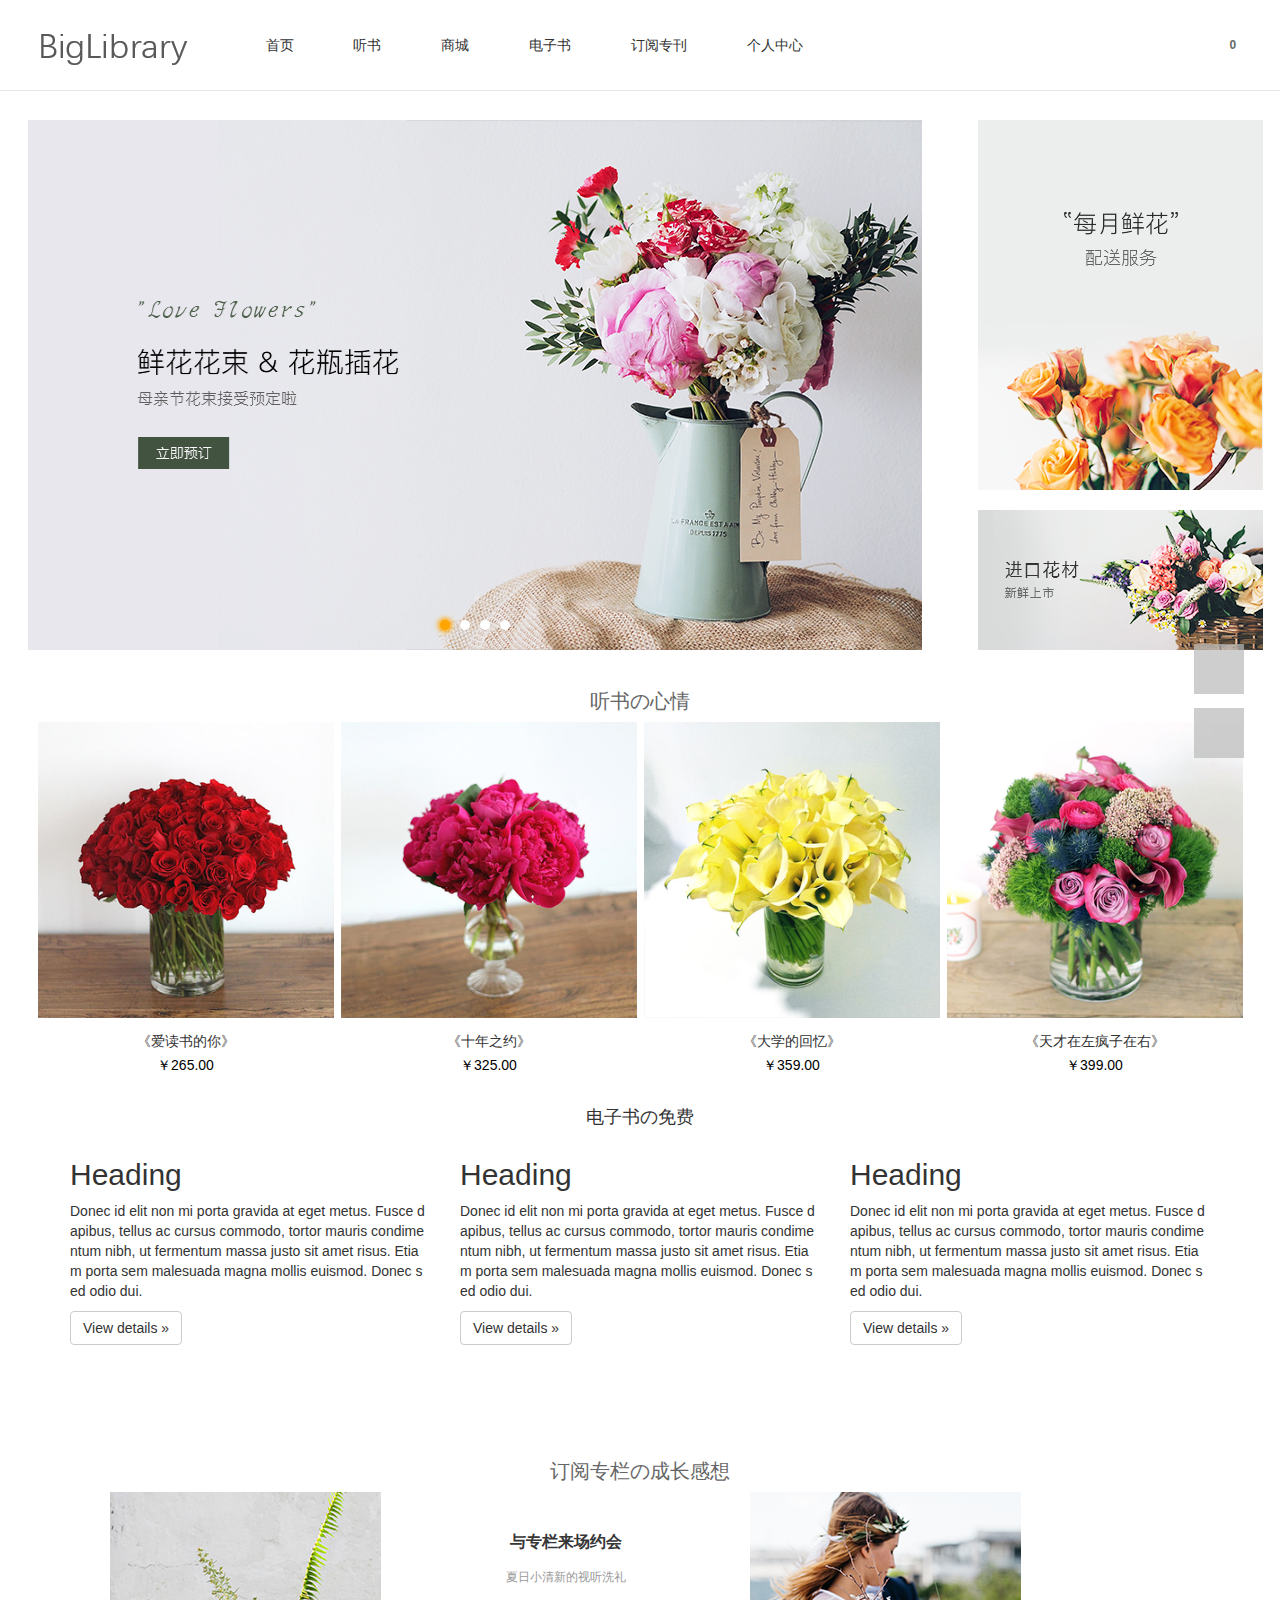
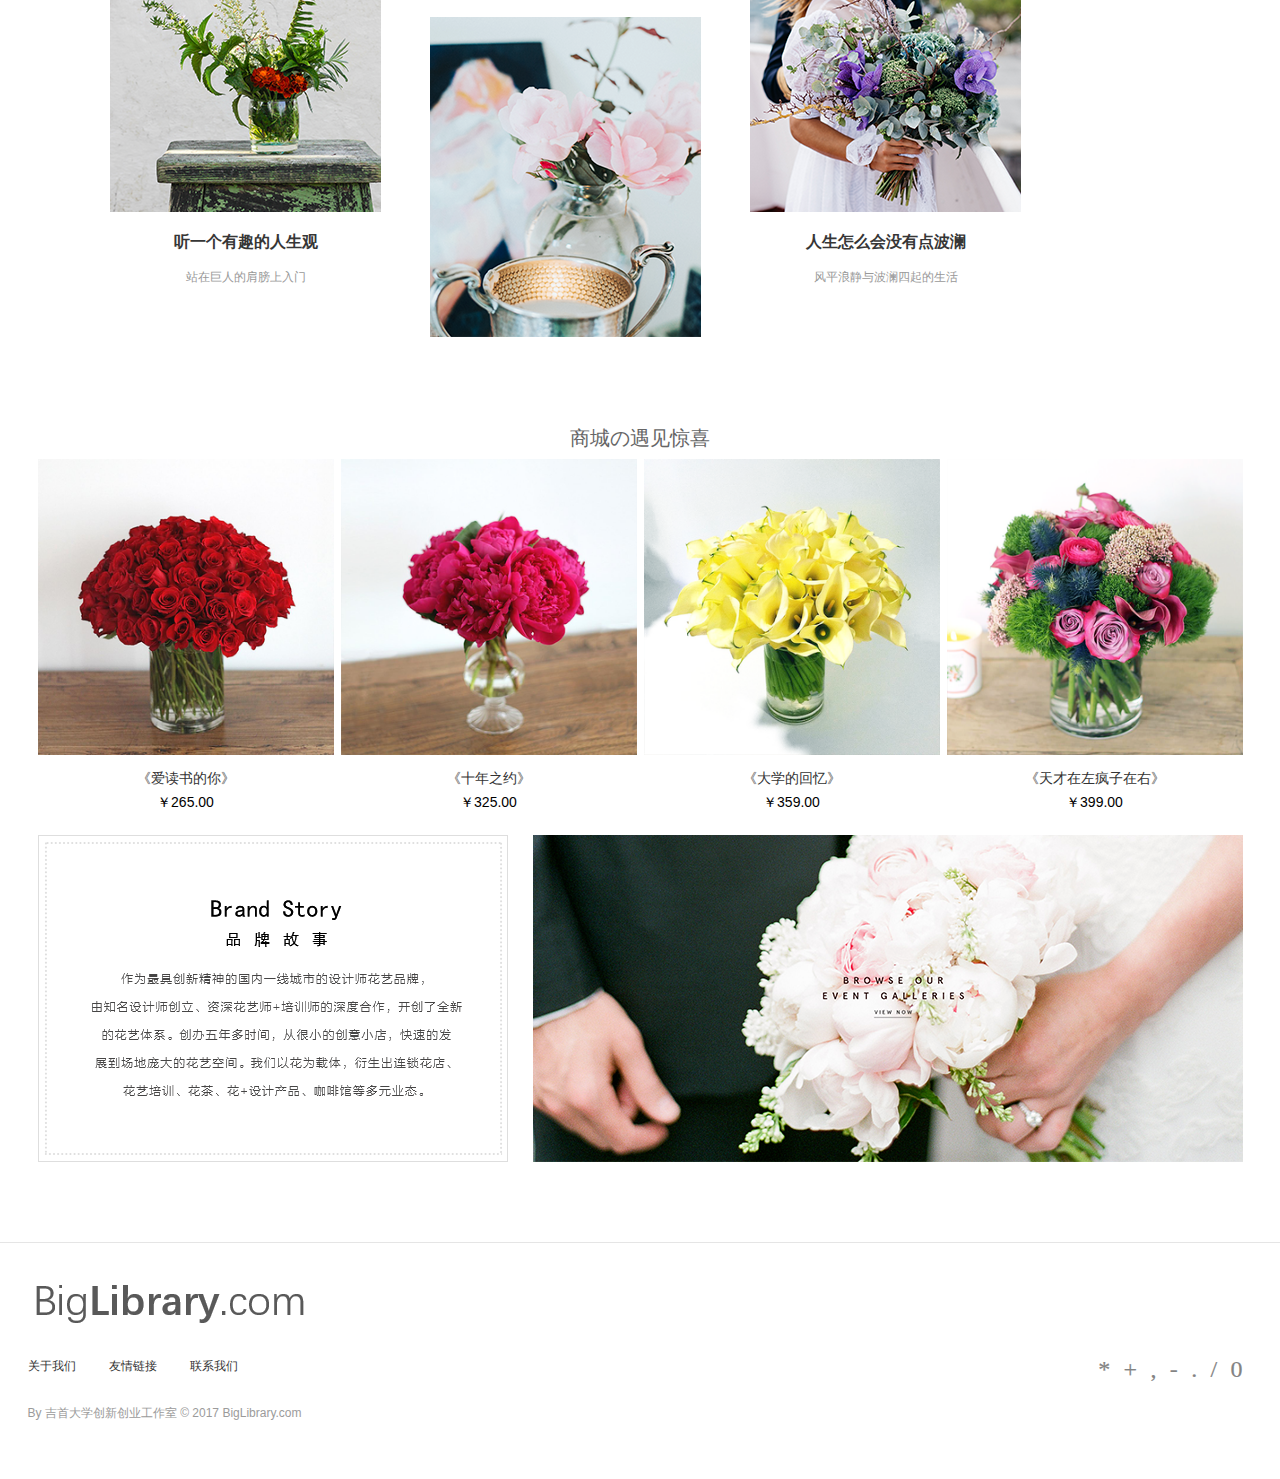
==== commit e05a3c52: "首页的热门音频展示" ====
--- a/Project/WebRoot/html/index.html
+++ b/Project/WebRoot/html/index.html
@@ -9,8 +9,8 @@
     <meta name="renderer" content="webkit">
     <title>BigLibrary</title>
 
-    <meta name="keywords" content="content="width=device-width, initial-scale=1.0">
-    <meta name="description" content="content="width=device-width, initial-scale=1.0">
+    <meta name="keywords" content="content=" width=device-width, initial-scale=1.0">
+    <meta name="description" content="content=" width=device-width, initial-scale=1.0">
     <meta name="viewport"
           content="initial-scale=1.0, maximum-scale=1.0, minimum-scale=1.0, user-scalable=no, width=device-width">
     <link rel="shortcut icon" href="http://asset.ibanquan.com/image/57acb51702282e3f00000003/s.ico?v=0"
@@ -27,10 +27,15 @@
     <script src="../js/jssdk-0.0.18.min.js.下载" type="text/javascript"></script>
     <script src="../js/lazyload.min.js.下载" type="text/javascript"></script>
 
+
+    <!-- 引入Bootstrap,js、css文件 -->
+    <link href="../css/bootstrap.css" rel="stylesheet">
+    <script src="../js/bootstrap.min.js"></script>
+
     <!-- 社交分享信息 -->
-    <meta property="og:title"  content="content="width=device-width, initial-scale=1.0">
-    <meta property="og:description"  content="content="width=device-width, initial-scale=1.0">
-    <meta property="og:image"  content="//asset.ibanquan.com/image/57acb53a02282e3f00000007/s.png?v=0">
+    <meta property="og:title" content="content=" width=device-width, initial-scale=1.0">
+    <meta property="og:description" content="content=" width=device-width, initial-scale=1.0">
+    <meta property="og:image" content="//asset.ibanquan.com/image/57acb53a02282e3f00000007/s.png?v=0">
 
     <!-- End 社交分享信息 -->
     <style>
@@ -309,7 +314,7 @@
         }
     }</style>
     <!-- 图片轮播 -->
-    <link rel="stylesheet" href="css/pageSwitch.min.css">
+    <link rel="stylesheet" href="../css/pageSwitch.min.css">
     <style type="text/css">
 
 
@@ -319,12 +324,15 @@
             overflow: hidden;
             float: left;
         }
-        .sections,.section {
-            height:100%;
-        }
-        #picture,.sections {
+
+        .sections, .section {
+            height: 100%;
+        }
+
+        #picture, .sections {
             position: relative;
         }
+
         .section {
             background-color: #000;
             background-size: cover;
@@ -332,15 +340,19 @@
             text-align: center;
             color: white;
         }
+
         #section0 {
             background-image: url('../img/index_slide_1.png');
         }
+
         #section1 {
             background-image: url('../img/index_slide_2.png');
         }
+
         #section2 {
             background-image: url('../img/index_slide_3.png');
         }
+
         #section3 {
             background-image: url('../img/index_slide_4.png');
         }
@@ -356,9 +368,9 @@
             <div class="mod logo settings-text_color">
                 <strong>
                     <a class="logo-link settings-h1_color"
-                       href="http://localhost:63342/college_in_life/template/BigLibrary/html/index.html">
-
-                        <img src="img/logo.png" alt="BigLibrary">
+                       href="index.html">
+
+                        <img src="../img/mainlogo.png" alt="BigLibrary">
                     </a>
                 </strong>
             </div>
@@ -368,42 +380,42 @@
                     <li>
                         <a class="txt-overflow settings-navLink_color settings-nav_border settings-navLinkHover_border"
                            id="navlink_905781"
-                           href="http://localhost:63342/college_in_life/template/BigLibrary/html/index.html">首页</a>
+                           href="index.html">首页</a>
 
                         <!-- 二级菜单 -->
 
                     </li>
                     <li>
                         <a class="txt-overflow settings-navLink_color settings-nav_border settings-navLinkHover_border"
-                           id="navlink_905782" href="http://hongyuan.theme.yurl.vip/products">听书</a>
+                           id="navlink_905782" href="听书.html">听书</a>
 
                         <!-- 二级菜单 -->
 
                     </li>
                     <li>
                         <a class="txt-overflow settings-navLink_color settings-nav_border settings-navLinkHover_border"
-                           id="navlink_905783" href="http://hongyuan.theme.yurl.vip/pages/g000002">商城</a>
+                           id="navlink_905783" href="电子书与商城.html">商城</a>
 
                         <!-- 二级菜单 -->
 
                     </li>
                     <li class="">
                         <a class="txt-overflow settings-navLink_color settings-nav_border settings-navLinkHover_border"
-                           id="navlink_905784" href="http://hongyuan.theme.yurl.vip/blogs">电子书</a>
+                           id="navlink_905784" href="电子书与商城.html">电子书</a>
 
                         <!-- 二级菜单 -->
 
                     </li>
                     <li>
                         <a class="txt-overflow settings-navLink_color settings-nav_border settings-navLinkHover_border"
-                           id="navlink_905785" href="http://hongyuan.theme.yurl.vip/posts">订阅专刊</a>
+                           id="navlink_905785" href="专栏订阅.html">订阅专刊</a>
 
                         <!-- 二级菜单 -->
 
                     </li>
                     <li>
                         <a class="txt-overflow settings-navLink_color settings-nav_border settings-navLinkHover_border"
-                           id="navlink_905786" href="http://hongyuan.theme.yurl.vip/posts">个人中心</a>
+                           id="navlink_905786" href="#">个人中心</a>
 
                         <!-- 二级菜单 -->
 
@@ -450,7 +462,7 @@
 
 
     <div class="wrapper wrapper-slide">
-        <div class="cont clearfix" >
+        <div class="cont clearfix">
             <!-- 自己加的图片轮播-->
             <div id="picture">
                 <div class="sections">
@@ -481,16 +493,15 @@
 
                     <ul class="proList-ul clearfix proList-count-4 lazyload_scope">
 
-
                         <li>
                             <a class="proList-img settings-proPic_border txt-overflow"
-                               href="http://hongyuan.theme.yurl.vip/products/p000003" target="_blank" title="爱咖啡的你">
+                               href="爱读书的你.html" target="_blank" title="爱咖啡的你">
                                 <img class=" " src="../img/s_w330h330.png"
                                      data-src="//asset.ibanquan.com/image/590af70e3f8f90450300011f/s_w330h330.png?v=1493890830"
                                      alt="爱咖啡的你" data-yhsdimgload="true">
                             </a>
                             <a class="proList-name settings-proTitle_color txt-overflow"
-                               href="http://hongyuan.theme.yurl.vip/products/p000003" title="爱读书的你" target="_blank">爱读书的你</a>
+                               href="爱读书的你.html" title="爱咖啡的你" target="_blank">《爱读书的你》</a>
 
                             <div class="proList-desc">
 
@@ -501,13 +512,13 @@
 
                         <li>
                             <a class="proList-img settings-proPic_border txt-overflow"
-                               href="http://hongyuan.theme.yurl.vip/products/p000001" target="_blank" title="粉色少女之约">
+                               href="爱读书的你.html" target="_blank" title="粉色少女之约">
                                 <img class=" " src="../img/s_w330h330(1).png"
                                      data-src="//asset.ibanquan.com/image/590af5749bedc42522000117/s_w330h330.png?v=1493890420"
                                      alt="粉色少女之约" data-yhsdimgload="true">
                             </a>
                             <a class="proList-name settings-proTitle_color txt-overflow"
-                               href="http://hongyuan.theme.yurl.vip/products/p000001" title="粉色少女之约" target="_blank">粉色少女之约</a>
+                               href="爱读书的你.html" title="粉色少女之约" target="_blank">《十年之约》</a>
 
                             <div class="proList-desc">
 
@@ -519,13 +530,13 @@
 
                         <li>
                             <a class="proList-img settings-proPic_border txt-overflow"
-                               href="http://hongyuan.theme.yurl.vip/products/p000004" target="_blank" title="金色的回忆">
+                               href="爱读书的你.html" target="_blank" title="金色的回忆">
                                 <img class=" " src="../img/s_w330h330(2).png"
                                      data-src="//asset.ibanquan.com/image/590af7fab1b9572553000154/s_w330h330.png?v=1493891066"
                                      alt="金色的回忆" data-yhsdimgload="true">
                             </a>
                             <a class="proList-name settings-proTitle_color txt-overflow"
-                               href="http://hongyuan.theme.yurl.vip/products/p000004" title="大学的回忆" target="_blank">大学的回忆</a>
+                               href="爱读书的你.html" title="大学的回忆" target="_blank">《大学的回忆》</a>
 
                             <div class="proList-desc">
 
@@ -537,13 +548,13 @@
 
                         <li>
                             <a class="proList-img settings-proPic_border txt-overflow"
-                               href="http://hongyuan.theme.yurl.vip/products/p000002" target="_blank" title="你是人间四月天">
+                               href="爱读书的你.html" target="_blank" title="你是人间四月天">
                                 <img class=" " src="../img/s_w330h330(3).png"
                                      data-src="//asset.ibanquan.com/image/590af6ca3f8f904503000118/s_w330h330.png?v=1493890763"
                                      alt="你是人间四月天" data-yhsdimgload="true">
                             </a>
                             <a class="proList-name settings-proTitle_color txt-overflow"
-                               href="http://hongyuan.theme.yurl.vip/products/p000002" title="你是人间四月天" target="_blank">你是人间四月天</a>
+                               href="爱读书的你.html" title="你是人间四月天" target="_blank">《天才在左疯子在右》</a>
 
                             <div class="proList-desc">
 
@@ -560,17 +571,65 @@
         </div>
     </div>
 
+    <!--文字描述部分-->
+    <div class="container">
+        <div class="row row-offcanvas row-offcanvas-right">
+
+            <div class="col-xs-12 col-sm-12">
+                <h4 class="prolist_title">电子书の免费</h4>
+                <div class="row">
+                    <div class="col-xs-6 col-lg-4">
+                        <h2>Heading</h2>
+
+                        <p>Donec id elit non mi porta gravida at eget metus. Fusce dapibus, tellus ac cursus commodo,
+                            tortor mauris condimentum nibh, ut fermentum massa justo sit amet risus. Etiam porta sem
+                            malesuada magna mollis euismod. Donec sed odio dui. </p>
+
+                        <p><a class="btn btn-default" href="#" role="button">View details &raquo;</a></p>
+                    </div>
+                    <!--/.col-xs-6.col-lg-4-->
+                    <div class="col-xs-6 col-lg-4">
+                        <h2>Heading</h2>
+
+                        <p>Donec id elit non mi porta gravida at eget metus. Fusce dapibus, tellus ac cursus commodo,
+                            tortor mauris condimentum nibh, ut fermentum massa justo sit amet risus. Etiam porta sem
+                            malesuada magna mollis euismod. Donec sed odio dui. </p>
+
+                        <p><a class="btn btn-default" href="#" role="button">View details &raquo;</a></p>
+                    </div>
+                    <!--/.col-xs-6.col-lg-4-->
+                    <div class="col-xs-6 col-lg-4">
+                        <h2>Heading</h2>
+
+                        <p>Donec id elit non mi porta gravida at eget metus. Fusce dapibus, tellus ac cursus commodo,
+                            tortor mauris condimentum nibh, ut fermentum massa justo sit amet risus. Etiam porta sem
+                            malesuada magna mollis euismod. Donec sed odio dui. </p>
+
+                        <p><a class="btn btn-default" href="#" role="button">View details &raquo;</a></p>
+                    </div>
+
+                    <!--/.col-xs-6.col-lg-4-->
+                </div>
+                <!--/row-->
+            </div>
+            <!--/.col-xs-12.col-sm-9-->
+        </div>
+    </div>
+    <!--/row-->
+
+    </br>  </br>
 
     <div class="wrapper wrapper_third">
         <div class="cont">
             <div class="mod">
                 <ul class="clearfix">
+                    <h4 class="prolist_title">订阅专栏の成长感想</h4>
                     <li><a href="javascript:void(0);">
                         <div class="wrapper_third_img">
                             <img src="../files/wrapper_third_1" alt="">
                         </div>
                         <div>
-                            <p class="third_title">听一本有名的书</p>
+                            <p class="third_title">听一个有趣的人生观</p>
 
                             <p class="third_subtitle">站在巨人的肩膀上入门</p>
                         </div>
@@ -595,15 +654,104 @@
                             <img src="../files/wrapper_third_3" alt="">
                         </div>
                         <div>
-                            <p class="third_title">婚礼鲜花布置</p>
-
-                            <p class="third_subtitle">每一个女孩都有的梦想</p>
+                            <p class="third_title">人生怎么会没有点波澜</p>
+
+                            <p class="third_subtitle">风平浪静与波澜四起的生活</p>
                         </div>
                     </a></li>
                 </ul>
             </div>
         </div>
     </div>
+
+    <!--暂加的电子书与商城模块-->
+    <div class="wrapper wrapper-proList index-proList">
+        <div class="cont">
+            <div class="mod proList">
+                <h4 class="prolist_title">商城の遇见惊喜</h4>
+
+                <div class="proList-inner">
+
+                    <ul class="proList-ul clearfix proList-count-4 lazyload_scope">
+
+                        <li>
+                            <a class="proList-img settings-proPic_border txt-overflow"
+                               href="爱读书的你.html" target="_blank" title="爱咖啡的你">
+                                <img class=" " src="../img/s_w330h330.png"
+                                     data-src="//asset.ibanquan.com/image/590af70e3f8f90450300011f/s_w330h330.png?v=1493890830"
+                                     alt="爱咖啡的你" data-yhsdimgload="true">
+                            </a>
+                            <a class="proList-name settings-proTitle_color txt-overflow"
+                               href="爱读书的你.html" title="爱咖啡的你" target="_blank">《爱读书的你》</a>
+
+                            <div class="proList-desc">
+
+                                <span class="proList-price settings-price_color">￥265.00</span>
+
+                            </div>
+                        </li>
+
+                        <li>
+                            <a class="proList-img settings-proPic_border txt-overflow"
+                               href="爱读书的你.html" target="_blank" title="粉色少女之约">
+                                <img class=" " src="../img/s_w330h330(1).png"
+                                     data-src="//asset.ibanquan.com/image/590af5749bedc42522000117/s_w330h330.png?v=1493890420"
+                                     alt="粉色少女之约" data-yhsdimgload="true">
+                            </a>
+                            <a class="proList-name settings-proTitle_color txt-overflow"
+                               href="爱读书的你.html" title="粉色少女之约" target="_blank">《十年之约》</a>
+
+                            <div class="proList-desc">
+
+                                <span class="proList-price settings-price_color">￥325.00</span>
+
+                            </div>
+                        </li>
+
+
+                        <li>
+                            <a class="proList-img settings-proPic_border txt-overflow"
+                               href="爱读书的你.html" target="_blank" title="金色的回忆">
+                                <img class=" " src="../img/s_w330h330(2).png"
+                                     data-src="//asset.ibanquan.com/image/590af7fab1b9572553000154/s_w330h330.png?v=1493891066"
+                                     alt="金色的回忆" data-yhsdimgload="true">
+                            </a>
+                            <a class="proList-name settings-proTitle_color txt-overflow"
+                               href="爱读书的你.html" title="大学的回忆" target="_blank">《大学的回忆》</a>
+
+                            <div class="proList-desc">
+
+                                <span class="proList-price settings-price_color">￥359.00</span>
+
+                            </div>
+                        </li>
+
+
+                        <li>
+                            <a class="proList-img settings-proPic_border txt-overflow"
+                               href="爱读书的你.html" target="_blank" title="你是人间四月天">
+                                <img class=" " src="../img/s_w330h330(3).png"
+                                     data-src="//asset.ibanquan.com/image/590af6ca3f8f904503000118/s_w330h330.png?v=1493890763"
+                                     alt="你是人间四月天" data-yhsdimgload="true">
+                            </a>
+                            <a class="proList-name settings-proTitle_color txt-overflow"
+                               href="爱读书的你.html" title="你是人间四月天" target="_blank">《天才在左疯子在右》</a>
+
+                            <div class="proList-desc">
+
+                                <span class="proList-price settings-price_color">￥399.00</span>
+
+                            </div>
+                        </li>
+                    </ul>
+                    <a class="mobi-show mobi-products-more" href="http://hongyuan.theme.yurl.vip/products">more</a>
+
+                </div>
+            </div>
+        </div>
+    </div>
+
+
 
     <div class="wrapper wrapper_fourth">
         <div class="cont">
@@ -662,7 +810,7 @@
                 <div class="footer-logo">
                     <a class="logo-link settings-h1_color" href="http://hongyuan.theme.yurl.vip/">
 
-                        <img src="../logo" alt="BigLibrary">
+                        <img src="../img/logo.png" alt="BigLibrary">
 
                     </a>
                 </div>
@@ -700,7 +848,7 @@
                 </div>
 
                 <div class="footer-copyright settings-footer_color">
-                    粤ICP备12043194号 © 2016 youhaosuda.com
+                    By 吉首大学创新创业工作室 © 2017 BigLibrary.com
                 </div>
                 <div class="footer-payment settings-footer_payment_icon_color mobi-show">
 
@@ -916,11 +1064,11 @@
 <script src="../js/pageSwitch.min.js"></script>
 <script>
     $("#picture").PageSwitch({
-        direction:'horizontal',
-        easing:'ease-in',
-        duration:1000,
-        autoPlay:true,
-        loop:'false'
+        direction: 'horizontal',
+        easing: 'ease-in',
+        duration: 1000,
+        autoPlay: true,
+        loop: 'false'
     });
 </script>
 </body>
--- a/Project/WebRoot/css/main.css
+++ b/Project/WebRoot/css/main.css
@@ -96,7 +96,7 @@
 .settings-buyBtn_background{background-color:#333333}
 .settings-mainBtn_background{background-color:#333333}
 .settings-nav_background{background-color:#fff}
-.settings-mainBtnDisabled_background{ }
+.settings-mainBtnDisabled_background{background-color:white ;}
 .settings-optionSelected_background{background-color:#eeeeee}
 .settings-optionUnSelected_background{background-color:#ffffff}
 .settings-optionDisabled_background{background-color:#f7f7f7}
@@ -110,7 +110,7 @@
 
 /* 1.2 - 边框颜色 */
 .settings-main_border{border-color:#e5e5e5}
-.settings-blogs_border{ }
+.settings-blogs_border{border-color:white;}
 .settings-ipt_border{border-color:#d5d5d5}
 .settings-theme_border{border-color:#333333}
 .settings-optionSelected_border{border-color:#555555}
@@ -145,7 +145,7 @@
 .settings-buyBtn_color{color:#ffffff}
 .settings-buyBtn_color:visited{color:#ffffff}
 .settings-mainBtn_color{color:#ffffff}
-.settings-mainBtnDisabled_color{ }
+.settings-mainBtnDisabled_color{color:white ;}
 .settings-inputImpt_color{color:#fe434c}
 .settings-optionSelected_color{color:#555555}
 .settings-optionUnSelected_color{color:#333333}
@@ -397,7 +397,7 @@
 .nav-link li{display:inline-block;margin:0 20px;}
 .nav-link a{white-space:nowrap;margin:0 8px;}
 .nav-link  a {border-bottom: 1px solid transparent}
-.nav-link  a:hover {border-color: #333}}
+.nav-link  a:hover {border-color: #333}
 #top-nav-link.nav-link>li:nth-child(n+10) {display: none;}
 .ie7 #top-nav-link.nav-link li,
 .ie6 #top-nav-link.nav-link li{display:inline;float:left;}
@@ -1335,7 +1335,7 @@
   font-size: 14px;
   margin-top: 7px;
   line-height: 22px;
-  word-break: break-word;
+  word-break:normal;//规定自动换行的处理方案为：默认为浏览器的处理方案
   overflow-wrap: break-word;
 }
 .pro-detail-inner .pro-detail-price{
@@ -1797,7 +1797,7 @@
     line-height: 80px;
   }
   .header-cart {
-    top: 
+      top: 1px;
   }
   .footer-link {
     display: inline-block;
@@ -2204,7 +2204,7 @@
   margin: 0 0 0 3px;
 }
 .pro_list_filter-order-item-time.active .pro_list_filter-order-item-time-sign {
-  color: ;
+  color:white ;
 }
 .pro_list_filter-order-item-price {
   position: relative;
@@ -2227,10 +2227,10 @@
   font-size: 13px;
 }
 .pro_list_filter-order-item-price.active_up .pro_list_filter-order-item-price-up {
-  color: ;
+  color: white;//改后
 }
 .pro_list_filter-order-item-price.active_down .pro_list_filter-order-item-price-down {
-  color: ;
+  color: white;//改后
 }
 .pro_list_filter-order-item-check {
   margin: 0 0 0 10px;
--- a/Project/WebRoot/css/pageSwitch.min.css
+++ b/Project/WebRoot/css/pageSwitch.min.css
@@ -0,0 +1,50 @@
+.pages li {
+    list-style-type: none;
+    width: 10px;
+    height: 10px;
+    border-radius: 10px;
+    background-color: white
+}
+
+.pages li:hover {
+    box-shadow: 0 0 5px 2px white
+}
+
+.pages li.active {
+    background-color: orange;
+    box-shadow: 0 0 5px 2px orange
+}
+
+.pages {
+    position: absolute;
+    z-index: 999
+}
+
+.pages.horizontal {
+    left: 50%;
+    transform: translateX(-50%);
+    bottom: 5px
+}
+
+.pages.horizontal li {
+    display: inline-block;
+    margin-right: 10px
+}
+
+.pages.horizontal li:last-child {
+    margin-right: 0
+}
+
+.pages.vertical {
+    right: 5px;
+    top: 50%;
+    transform: translateY(-50%)
+}
+
+.pages.vertical li {
+    margin-bottom: 10px
+}
+
+.pages.vertical li:last-child {
+    margin-bottom: 0
+}
